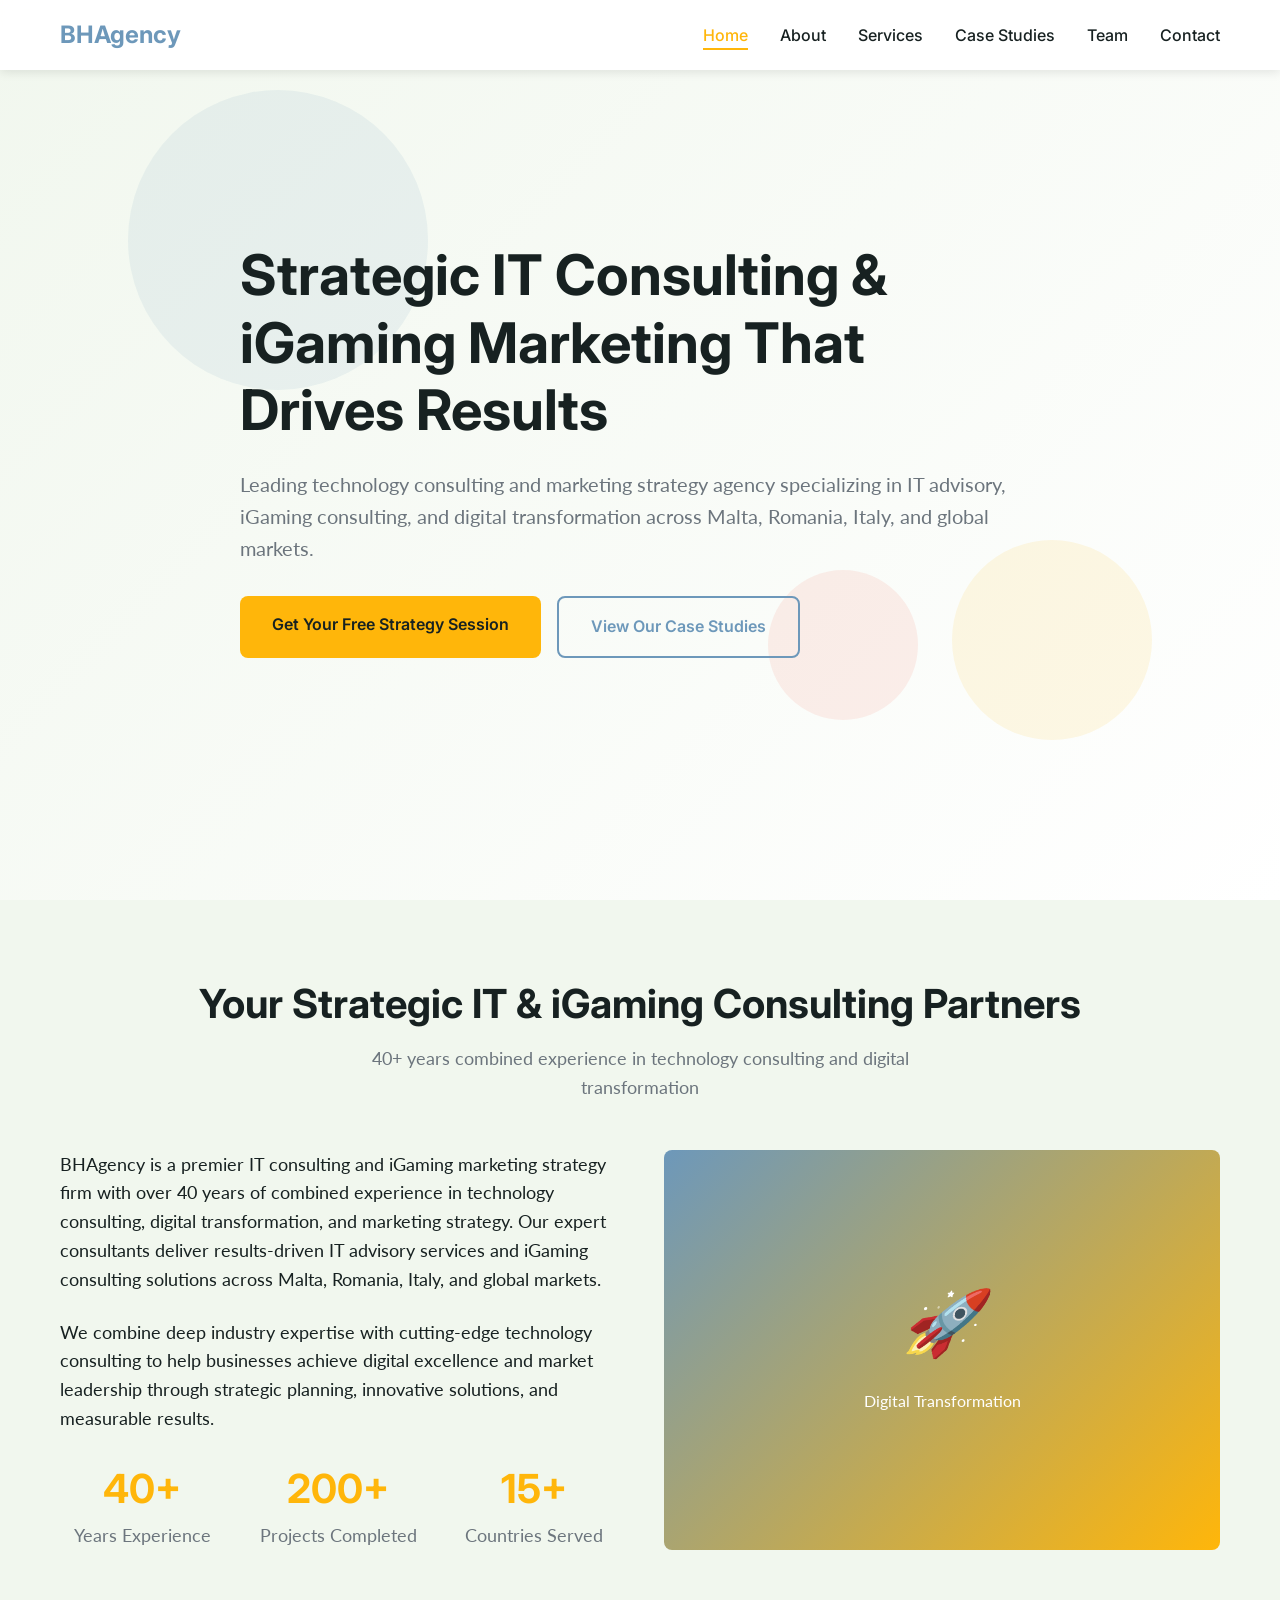
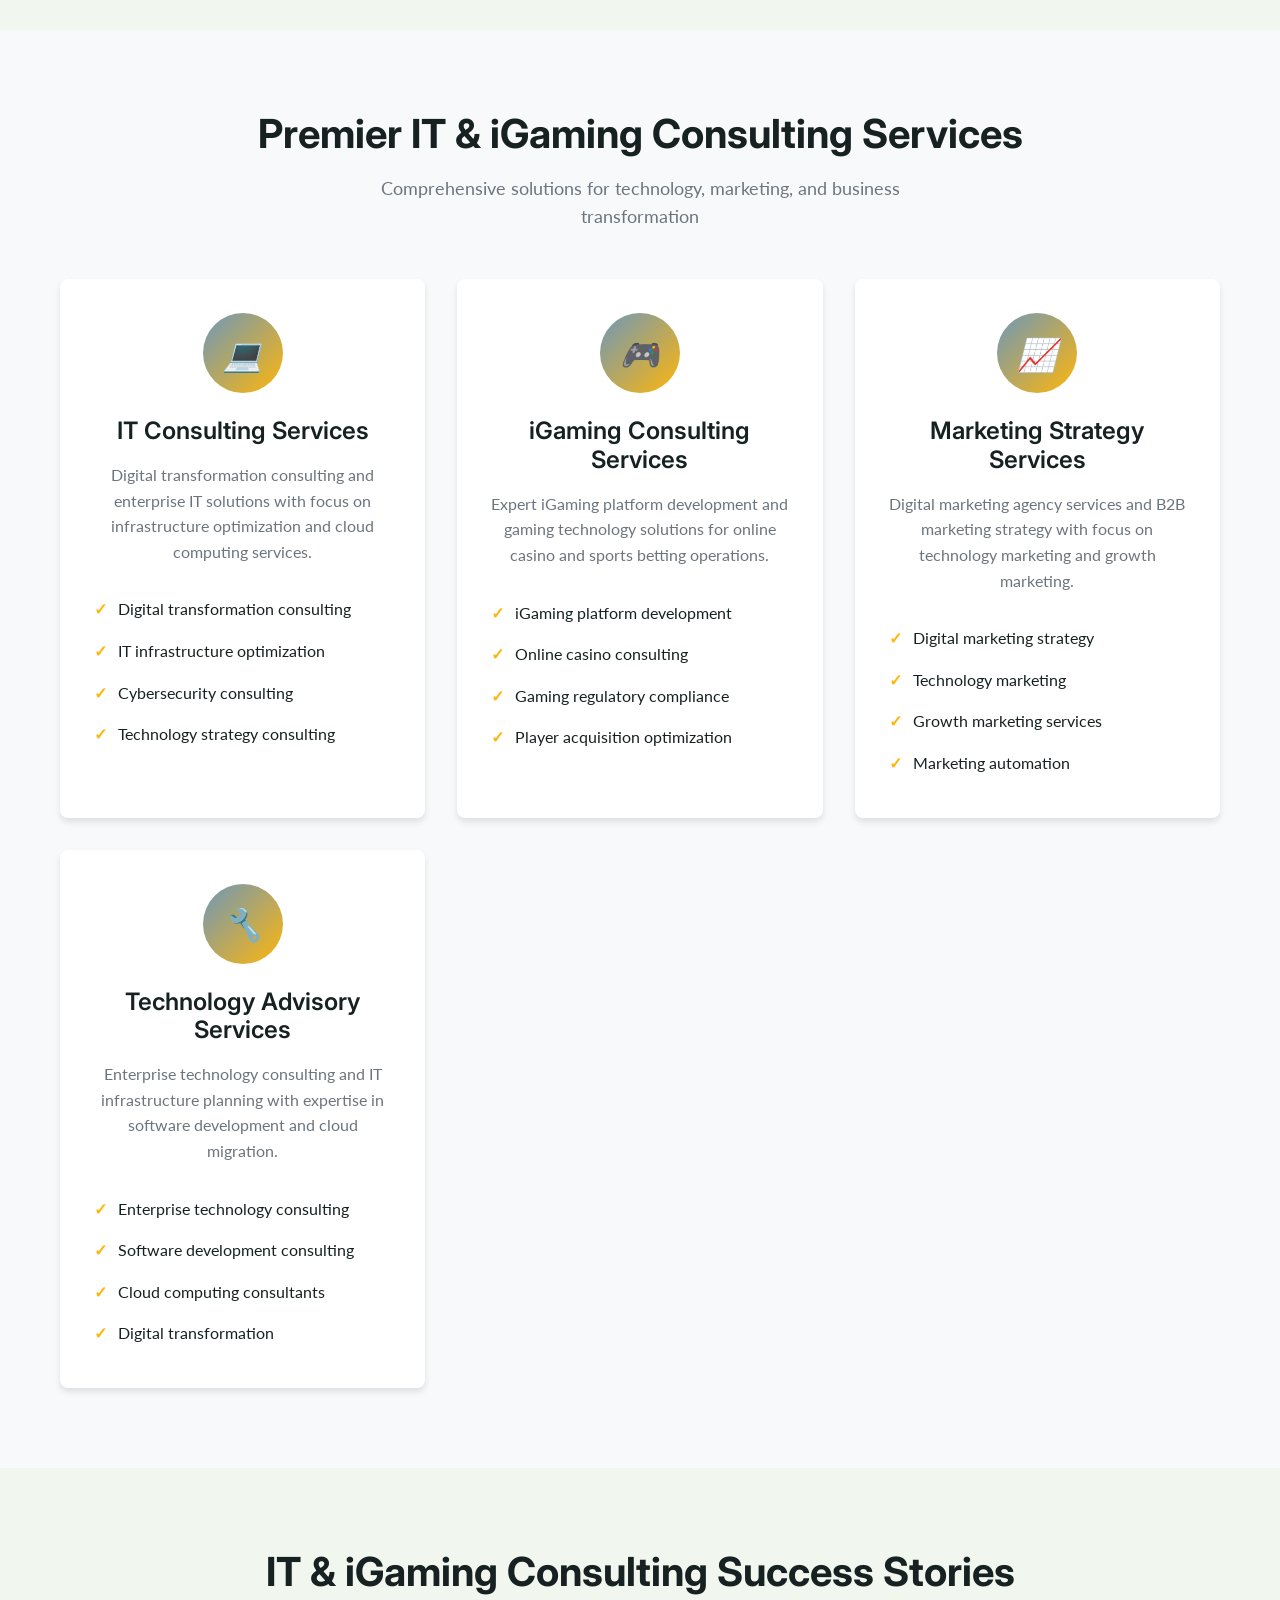
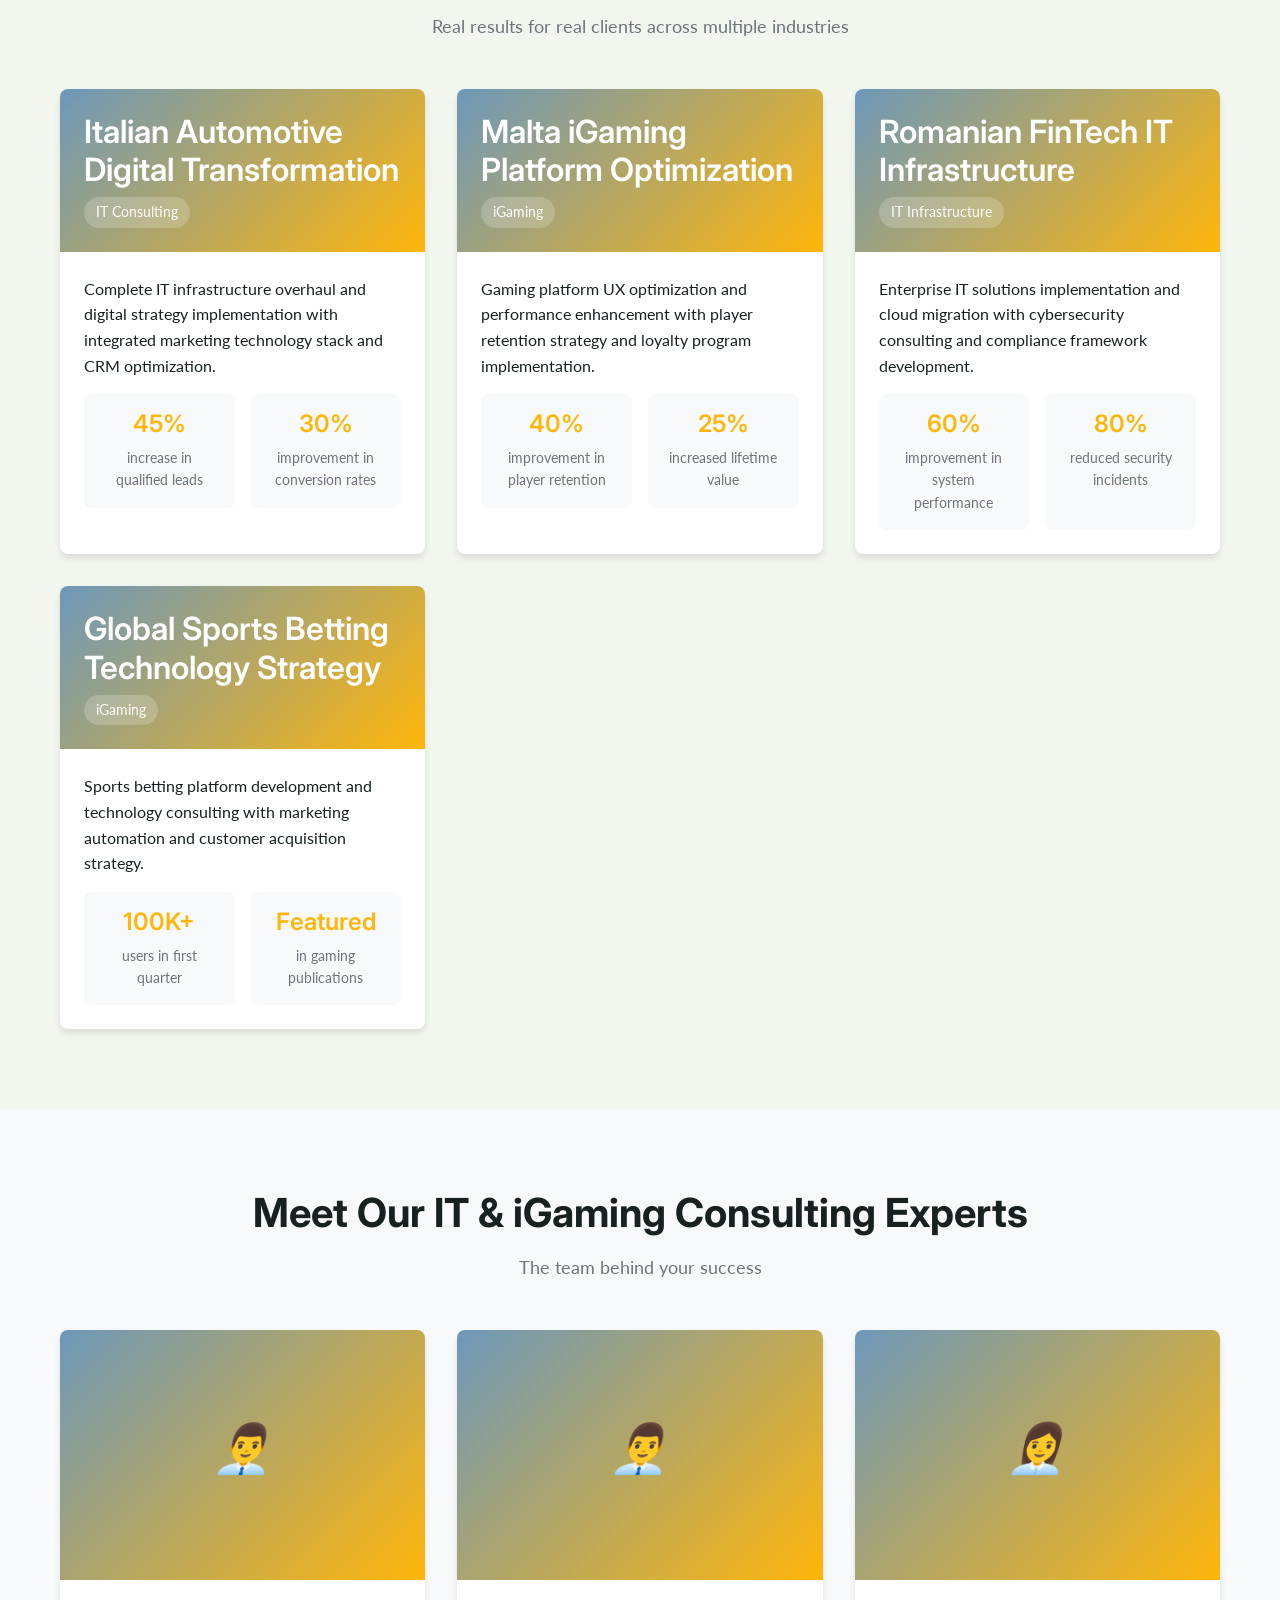
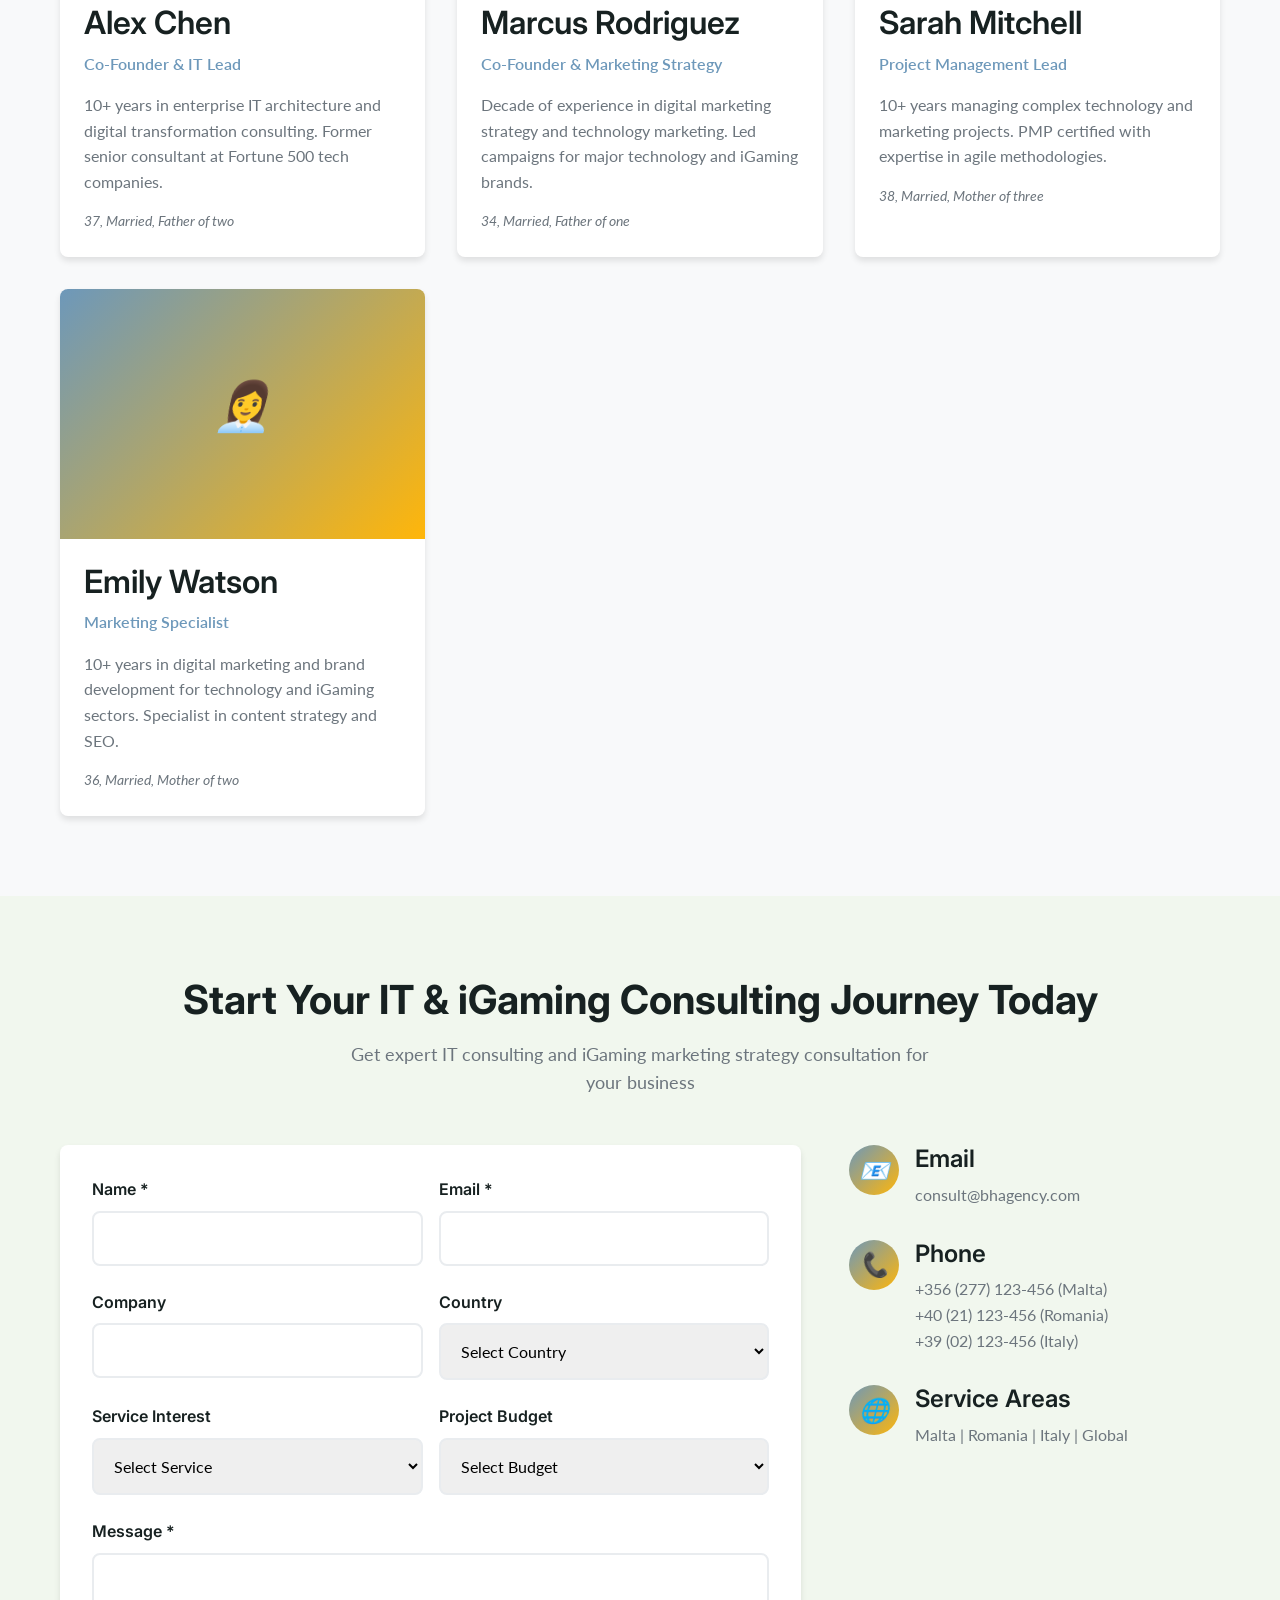
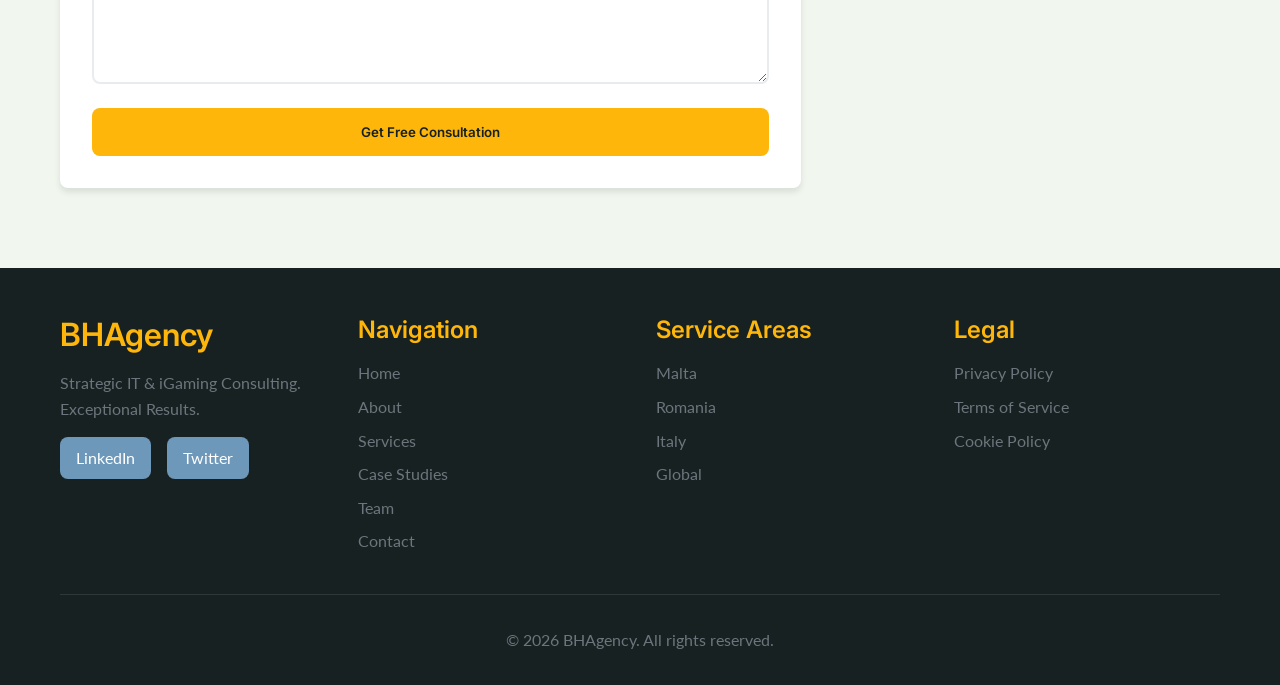
==== index.html @ 6a7f80ec "Add files via upload" ====
<!DOCTYPE html>
<html lang="en">
<head>
    <meta charset="UTF-8">
    <meta name="viewport" content="width=device-width, initial-scale=1.0">
    <title>BHAgency | IT Consulting & iGaming Marketing Strategy Experts</title>
    <meta name="description" content="Premier IT consulting and iGaming marketing strategy agency serving Malta, Romania, Italy, and global markets. Expert technology consulting and digital transformation services.">
    <meta name="keywords" content="IT consulting services, iGaming consulting, technology consulting firm, digital transformation consulting, marketing strategy agency, Malta, Romania, Italy">
    <meta name="author" content="BHAgency">
    <meta name="robots" content="index, follow">
    
    <!-- Open Graph Meta Tags -->
    <meta property="og:title" content="BHAgency | IT Consulting & iGaming Marketing Strategy Experts">
    <meta property="og:description" content="Premier IT consulting and iGaming marketing strategy agency serving Malta, Romania, Italy, and global markets.">
    <meta property="og:type" content="website">
    <meta property="og:url" content="https://bhagency.com">
    
    <!-- Schema.org Structured Data -->
    <script type="application/ld+json">
    {
        "@context": "https://schema.org",
        "@type": "Organization",
        "name": "BHAgency",
        "url": "https://bhagency.com",
        "logo": "https://bhagency.com/logo.png",
        "description": "Premier IT consulting and iGaming marketing strategy agency",
        "address": {
            "@type": "PostalAddress",
            "addressCountry": "MT"
        },
        "contactPoint": {
            "@type": "ContactPoint",
            "telephone": "+356277123456",
            "contactType": "consultation"
        },
        "sameAs": [
            "https://www.linkedin.com/company/bhagency",
            "https://twitter.com/bhagency"
        ]
    }
    </script>
    
    <!-- Preconnect to Google Fonts -->
    <link rel="preconnect" href="https://fonts.googleapis.com">
    <link rel="preconnect" href="https://fonts.gstatic.com" crossorigin>
    
    <!-- Google Fonts -->
    <link href="https://fonts.googleapis.com/css2?family=Inter:wght@400;500;600;700;800&family=Lato:wght@300;400;700&display=swap" rel="stylesheet">
    
    <!-- CSS -->
    <link rel="stylesheet" href="css/styles.css">
    
    <!-- Favicon -->
    <link rel="icon" type="image/x-icon" href="favicon.ico">
</head>
<body>
    <!-- Navigation -->
    <nav class="navbar" id="navbar">
        <div class="nav-container">
            <div class="nav-logo">
                <a href="#home">BHAgency</a>
            </div>
            <ul class="nav-menu">
                <li><a href="#home" class="nav-link">Home</a></li>
                <li><a href="#about" class="nav-link">About</a></li>
                <li><a href="#services" class="nav-link">Services</a></li>
                <li><a href="#case-studies" class="nav-link">Case Studies</a></li>
                <li><a href="#team" class="nav-link">Team</a></li>
                <li><a href="#contact" class="nav-link">Contact</a></li>
            </ul>
            <div class="nav-toggle" id="nav-toggle">
                <span class="bar"></span>
                <span class="bar"></span>
                <span class="bar"></span>
            </div>
        </div>
    </nav>

    <!-- Hero Section -->
    <section id="home" class="hero">
        <div class="hero-background">
            <div class="geometric-shape shape-1"></div>
            <div class="geometric-shape shape-2"></div>
            <div class="geometric-shape shape-3"></div>
        </div>
        <div class="hero-content">
            <div class="hero-text">
                <h1 class="hero-title">Strategic IT Consulting & iGaming Marketing That Drives Results</h1>
                <p class="hero-subtitle">Leading technology consulting and marketing strategy agency specializing in IT advisory, iGaming consulting, and digital transformation across Malta, Romania, Italy, and global markets.</p>
                <div class="hero-cta">
                    <a href="#contact" class="btn btn-primary">Get Your Free Strategy Session</a>
                    <a href="#case-studies" class="btn btn-secondary">View Our Case Studies</a>
                </div>
            </div>
        </div>
    </section>

    <!-- About Section -->
    <section id="about" class="section">
        <div class="container">
            <div class="section-header">
                <h2 class="section-title">Your Strategic IT & iGaming Consulting Partners</h2>
                <p class="section-subtitle">40+ years combined experience in technology consulting and digital transformation</p>
            </div>
            <div class="about-content">
                <div class="about-text">
                    <p>BHAgency is a premier IT consulting and iGaming marketing strategy firm with over 40 years of combined experience in technology consulting, digital transformation, and marketing strategy. Our expert consultants deliver results-driven IT advisory services and iGaming consulting solutions across Malta, Romania, Italy, and global markets.</p>
                    <p>We combine deep industry expertise with cutting-edge technology consulting to help businesses achieve digital excellence and market leadership through strategic planning, innovative solutions, and measurable results.</p>
                    <div class="about-stats">
                        <div class="stat-item">
                            <h3>40+</h3>
                            <p>Years Experience</p>
                        </div>
                        <div class="stat-item">
                            <h3>200+</h3>
                            <p>Projects Completed</p>
                        </div>
                        <div class="stat-item">
                            <h3>15+</h3>
                            <p>Countries Served</p>
                        </div>
                    </div>
                </div>
                <div class="about-image">
                    <div class="image-placeholder">
                        <div class="placeholder-content">
                            <i class="placeholder-icon">🚀</i>
                            <p>Digital Transformation</p>
                        </div>
                    </div>
                </div>
            </div>
        </div>
    </section>

    <!-- Services Section -->
    <section id="services" class="section section-alt">
        <div class="container">
            <div class="section-header">
                <h2 class="section-title">Premier IT & iGaming Consulting Services</h2>
                <p class="section-subtitle">Comprehensive solutions for technology, marketing, and business transformation</p>
            </div>
            <div class="services-grid">
                <div class="service-card">
                    <div class="service-icon">
                        <i class="icon">💻</i>
                    </div>
                    <h3 class="service-title">IT Consulting Services</h3>
                    <p class="service-description">Digital transformation consulting and enterprise IT solutions with focus on infrastructure optimization and cloud computing services.</p>
                    <ul class="service-features">
                        <li>Digital transformation consulting</li>
                        <li>IT infrastructure optimization</li>
                        <li>Cybersecurity consulting</li>
                        <li>Technology strategy consulting</li>
                    </ul>
                </div>

                <div class="service-card">
                    <div class="service-icon">
                        <i class="icon">🎮</i>
                    </div>
                    <h3 class="service-title">iGaming Consulting Services</h3>
                    <p class="service-description">Expert iGaming platform development and gaming technology solutions for online casino and sports betting operations.</p>
                    <ul class="service-features">
                        <li>iGaming platform development</li>
                        <li>Online casino consulting</li>
                        <li>Gaming regulatory compliance</li>
                        <li>Player acquisition optimization</li>
                    </ul>
                </div>

                <div class="service-card">
                    <div class="service-icon">
                        <i class="icon">📈</i>
                    </div>
                    <h3 class="service-title">Marketing Strategy Services</h3>
                    <p class="service-description">Digital marketing agency services and B2B marketing strategy with focus on technology marketing and growth marketing.</p>
                    <ul class="service-features">
                        <li>Digital marketing strategy</li>
                        <li>Technology marketing</li>
                        <li>Growth marketing services</li>
                        <li>Marketing automation</li>
                    </ul>
                </div>

                <div class="service-card">
                    <div class="service-icon">
                        <i class="icon">🔧</i>
                    </div>
                    <h3 class="service-title">Technology Advisory Services</h3>
                    <p class="service-description">Enterprise technology consulting and IT infrastructure planning with expertise in software development and cloud migration.</p>
                    <ul class="service-features">
                        <li>Enterprise technology consulting</li>
                        <li>Software development consulting</li>
                        <li>Cloud computing consultants</li>
                        <li>Digital transformation</li>
                    </ul>
                </div>
            </div>
        </div>
    </section>

    <!-- Case Studies Section -->
    <section id="case-studies" class="section">
        <div class="container">
            <div class="section-header">
                <h2 class="section-title">IT & iGaming Consulting Success Stories</h2>
                <p class="section-subtitle">Real results for real clients across multiple industries</p>
            </div>
            <div class="case-studies-container">
                <div class="case-study-card">
                    <div class="case-study-header">
                        <h3>Italian Automotive Digital Transformation</h3>
                        <span class="case-study-category">IT Consulting</span>
                    </div>
                    <div class="case-study-content">
                        <p>Complete IT infrastructure overhaul and digital strategy implementation with integrated marketing technology stack and CRM optimization.</p>
                        <div class="case-study-results">
                            <div class="result-item">
                                <h4>45%</h4>
                                <p>increase in qualified leads</p>
                            </div>
                            <div class="result-item">
                                <h4>30%</h4>
                                <p>improvement in conversion rates</p>
                            </div>
                        </div>
                    </div>
                </div>

                <div class="case-study-card">
                    <div class="case-study-header">
                        <h3>Malta iGaming Platform Optimization</h3>
                        <span class="case-study-category">iGaming</span>
                    </div>
                    <div class="case-study-content">
                        <p>Gaming platform UX optimization and performance enhancement with player retention strategy and loyalty program implementation.</p>
                        <div class="case-study-results">
                            <div class="result-item">
                                <h4>40%</h4>
                                <p>improvement in player retention</p>
                            </div>
                            <div class="result-item">
                                <h4>25%</h4>
                                <p>increased lifetime value</p>
                            </div>
                        </div>
                    </div>
                </div>

                <div class="case-study-card">
                    <div class="case-study-header">
                        <h3>Romanian FinTech IT Infrastructure</h3>
                        <span class="case-study-category">IT Infrastructure</span>
                    </div>
                    <div class="case-study-content">
                        <p>Enterprise IT solutions implementation and cloud migration with cybersecurity consulting and compliance framework development.</p>
                        <div class="case-study-results">
                            <div class="result-item">
                                <h4>60%</h4>
                                <p>improvement in system performance</p>
                            </div>
                            <div class="result-item">
                                <h4>80%</h4>
                                <p>reduced security incidents</p>
                            </div>
                        </div>
                    </div>
                </div>

                <div class="case-study-card">
                    <div class="case-study-header">
                        <h3>Global Sports Betting Technology Strategy</h3>
                        <span class="case-study-category">iGaming</span>
                    </div>
                    <div class="case-study-content">
                        <p>Sports betting platform development and technology consulting with marketing automation and customer acquisition strategy.</p>
                        <div class="case-study-results">
                            <div class="result-item">
                                <h4>100K+</h4>
                                <p>users in first quarter</p>
                            </div>
                            <div class="result-item">
                                <h4>Featured</h4>
                                <p>in gaming publications</p>
                            </div>
                        </div>
                    </div>
                </div>
            </div>
        </div>
    </section>

    <!-- Team Section -->
    <section id="team" class="section section-alt">
        <div class="container">
            <div class="section-header">
                <h2 class="section-title">Meet Our IT & iGaming Consulting Experts</h2>
                <p class="section-subtitle">The team behind your success</p>
            </div>
            <div class="team-grid">
                <div class="team-member">
                    <div class="member-photo">
                        <div class="photo-placeholder">
                            <i class="placeholder-icon">👨‍💼</i>
                        </div>
                    </div>
                    <div class="member-info">
                        <h3 class="member-name">Alex Chen</h3>
                        <p class="member-role">Co-Founder & IT Lead</p>
                        <p class="member-bio">10+ years in enterprise IT architecture and digital transformation consulting. Former senior consultant at Fortune 500 tech companies.</p>
                        <div class="member-details">
                            <span>37, Married, Father of two</span>
                        </div>
                    </div>
                </div>

                <div class="team-member">
                    <div class="member-photo">
                        <div class="photo-placeholder">
                            <i class="placeholder-icon">👨‍💼</i>
                        </div>
                    </div>
                    <div class="member-info">
                        <h3 class="member-name">Marcus Rodriguez</h3>
                        <p class="member-role">Co-Founder & Marketing Strategy</p>
                        <p class="member-bio">Decade of experience in digital marketing strategy and technology marketing. Led campaigns for major technology and iGaming brands.</p>
                        <div class="member-details">
                            <span>34, Married, Father of one</span>
                        </div>
                    </div>
                </div>

                <div class="team-member">
                    <div class="member-photo">
                        <div class="photo-placeholder">
                            <i class="placeholder-icon">👩‍💼</i>
                        </div>
                    </div>
                    <div class="member-info">
                        <h3 class="member-name">Sarah Mitchell</h3>
                        <p class="member-role">Project Management Lead</p>
                        <p class="member-bio">10+ years managing complex technology and marketing projects. PMP certified with expertise in agile methodologies.</p>
                        <div class="member-details">
                            <span>38, Married, Mother of three</span>
                        </div>
                    </div>
                </div>

                <div class="team-member">
                    <div class="member-photo">
                        <div class="photo-placeholder">
                            <i class="placeholder-icon">👩‍💼</i>
                        </div>
                    </div>
                    <div class="member-info">
                        <h3 class="member-name">Emily Watson</h3>
                        <p class="member-role">Marketing Specialist</p>
                        <p class="member-bio">10+ years in digital marketing and brand development for technology and iGaming sectors. Specialist in content strategy and SEO.</p>
                        <div class="member-details">
                            <span>36, Married, Mother of two</span>
                        </div>
                    </div>
                </div>
            </div>
        </div>
    </section>

    <!-- Contact Section -->
    <section id="contact" class="section">
        <div class="container">
            <div class="section-header">
                <h2 class="section-title">Start Your IT & iGaming Consulting Journey Today</h2>
                <p class="section-subtitle">Get expert IT consulting and iGaming marketing strategy consultation for your business</p>
            </div>
            <div class="contact-content">
                <div class="contact-form-container">
                    <form class="contact-form" id="contactForm">
                        <div class="form-row">
                            <div class="form-group">
                                <label for="name">Name *</label>
                                <input type="text" id="name" name="name" required>
                            </div>
                            <div class="form-group">
                                <label for="email">Email *</label>
                                <input type="email" id="email" name="email" required>
                            </div>
                        </div>
                        <div class="form-row">
                            <div class="form-group">
                                <label for="company">Company</label>
                                <input type="text" id="company" name="company">
                            </div>
                            <div class="form-group">
                                <label for="country">Country</label>
                                <select id="country" name="country">
                                    <option value="">Select Country</option>
                                    <option value="malta">Malta</option>
                                    <option value="romania">Romania</option>
                                    <option value="italy">Italy</option>
                                    <option value="other">Other</option>
                                </select>
                            </div>
                        </div>
                        <div class="form-row">
                            <div class="form-group">
                                <label for="service">Service Interest</label>
                                <select id="service" name="service">
                                    <option value="">Select Service</option>
                                    <option value="it-consulting">IT Consulting</option>
                                    <option value="igaming-consulting">iGaming Consulting</option>
                                    <option value="marketing-strategy">Marketing Strategy</option>
                                    <option value="technology-advisory">Technology Advisory</option>
                                    <option value="multiple">Multiple Services</option>
                                </select>
                            </div>
                            <div class="form-group">
                                <label for="budget">Project Budget</label>
                                <select id="budget" name="budget">
                                    <option value="">Select Budget</option>
                                    <option value="under-10k">Under €10K</option>
                                    <option value="10k-50k">€10K-€50K</option>
                                    <option value="50k-100k">€50K-€100K</option>
                                    <option value="100k+">€100K+</option>
                                </select>
                            </div>
                        </div>
                        <div class="form-group">
                            <label for="message">Message *</label>
                            <textarea id="message" name="message" rows="5" required></textarea>
                        </div>
                        <button type="submit" class="btn btn-primary btn-full">Get Free Consultation</button>
                    </form>
                    <div class="form-success" id="formSuccess" style="display: none;">
                        <h3>Thank you for your inquiry!</h3>
                        <p>We'll get back to you within 24 hours to schedule your free consultation.</p>
                    </div>
                </div>
                <div class="contact-info">
                    <div class="contact-item">
                        <div class="contact-icon">
                            <i class="icon">📧</i>
                        </div>
                        <div class="contact-details">
                            <h4>Email</h4>
                            <p>consult@bhagency.com</p>
                        </div>
                    </div>
                    <div class="contact-item">
                        <div class="contact-icon">
                            <i class="icon">📞</i>
                        </div>
                        <div class="contact-details">
                            <h4>Phone</h4>
                            <p>+356 (277) 123-456 (Malta)</p>
                            <p>+40 (21) 123-456 (Romania)</p>
                            <p>+39 (02) 123-456 (Italy)</p>
                        </div>
                    </div>
                    <div class="contact-item">
                        <div class="contact-icon">
                            <i class="icon">🌐</i>
                        </div>
                        <div class="contact-details">
                            <h4>Service Areas</h4>
                            <p>Malta | Romania | Italy | Global</p>
                        </div>
                    </div>
                </div>
            </div>
        </div>
    </section>

    <!-- Footer -->
    <footer class="footer">
        <div class="container">
            <div class="footer-content">
                <div class="footer-section">
                    <h3>BHAgency</h3>
                    <p>Strategic IT & iGaming Consulting. Exceptional Results.</p>
                    <div class="social-links">
                        <a href="#" class="social-link">LinkedIn</a>
                        <a href="#" class="social-link">Twitter</a>
                    </div>
                </div>
                <div class="footer-section">
                    <h4>Navigation</h4>
                    <ul>
                        <li><a href="#home">Home</a></li>
                        <li><a href="#about">About</a></li>
                        <li><a href="#services">Services</a></li>
                        <li><a href="#case-studies">Case Studies</a></li>
                        <li><a href="#team">Team</a></li>
                        <li><a href="#contact">Contact</a></li>
                    </ul>
                </div>
                <div class="footer-section">
                    <h4>Service Areas</h4>
                    <ul>
                        <li><a href="#">Malta</a></li>
                        <li><a href="#">Romania</a></li>
                        <li><a href="#">Italy</a></li>
                        <li><a href="#">Global</a></li>
                    </ul>
                </div>
                <div class="footer-section">
                    <h4>Legal</h4>
                    <ul>
                        <li><a href="#">Privacy Policy</a></li>
                        <li><a href="#">Terms of Service</a></li>
                        <li><a href="#">Cookie Policy</a></li>
                    </ul>
                </div>
            </div>
            <div class="footer-bottom">
                <p>&copy; 2026 BHAgency. All rights reserved.</p>
            </div>
        </div>
    </footer>

    <!-- JavaScript -->
    <script src="js/script.js"></script>
</body>
</html>
---- css/styles.css ----
/* BHAgency CSS - SEO Optimized Responsive Design */

/* CSS Variables for Brand Colors */
:root {
    --primary-blue: #6D98BA;
    --accent-yellow: #FFB60A;
    --accent-coral: #EE6352;
    --text-black: #172121;
    --background-white: #F1F7EE;
    --white: #FFFFFF;
    --gray-light: #f8f9fa;
    --gray-medium: #6c757d;
    --gray-dark: #343a40;
    
    --font-primary: 'Inter', sans-serif;
    --font-secondary: 'Lato', sans-serif;
    
    --border-radius: 8px;
    --box-shadow: 0 4px 6px rgba(0, 0, 0, 0.1);
    --transition: all 0.3s ease;
}

/* Reset and Base Styles */
* {
    margin: 0;
    padding: 0;
    box-sizing: border-box;
}

html {
    scroll-behavior: smooth;
    font-size: 16px;
}

body {
    font-family: var(--font-secondary);
    line-height: 1.6;
    color: var(--text-black);
    background-color: var(--background-white);
    overflow-x: hidden;
}

/* Typography */
h1, h2, h3, h4, h5, h6 {
    font-family: var(--font-primary);
    font-weight: 600;
    line-height: 1.2;
    margin-bottom: 1rem;
}

h1 { font-size: 3rem; }
h2 { font-size: 2.5rem; }
h3 { font-size: 2rem; }
h4 { font-size: 1.5rem; }
h5 { font-size: 1.25rem; }
h6 { font-size: 1rem; }

p {
    margin-bottom: 1rem;
}

a {
    color: var(--primary-blue);
    text-decoration: none;
    transition: var(--transition);
}

a:hover {
    color: var(--accent-yellow);
    text-decoration: underline;
}

/* Container */
.container {
    max-width: 1200px;
    margin: 0 auto;
    padding: 0 20px;
}

/* Navigation */
.navbar {
    position: fixed;
    top: 0;
    width: 100%;
    background: rgba(255, 255, 255, 0.95);
    backdrop-filter: blur(10px);
    z-index: 1000;
    padding: 1rem 0;
    box-shadow: 0 2px 10px rgba(0, 0, 0, 0.1);
    transition: var(--transition);
}

.navbar.scrolled {
    padding: 0.5rem 0;
    background: rgba(255, 255, 255, 0.98);
}

.nav-container {
    max-width: 1200px;
    margin: 0 auto;
    padding: 0 20px;
    display: flex;
    justify-content: space-between;
    align-items: center;
}

.nav-logo a {
    font-family: var(--font-primary);
    font-size: 1.5rem;
    font-weight: 700;
    color: var(--primary-blue);
    text-decoration: none;
}

.nav-menu {
    display: flex;
    list-style: none;
    gap: 2rem;
}

.nav-link {
    font-family: var(--font-primary);
    font-weight: 500;
    color: var(--text-black);
    text-decoration: none;
    transition: var(--transition);
    position: relative;
}

.nav-link:hover {
    color: var(--accent-yellow);
}

.nav-link::after {
    content: '';
    position: absolute;
    bottom: -5px;
    left: 0;
    width: 0;
    height: 2px;
    background: var(--accent-yellow);
    transition: var(--transition);
}

.nav-link:hover::after {
    width: 100%;
}

.nav-toggle {
    display: none;
    flex-direction: column;
    cursor: pointer;
}

.bar {
    width: 25px;
    height: 3px;
    background-color: var(--text-black);
    margin: 3px 0;
    transition: var(--transition);
}

/* Hero Section */
.hero {
    min-height: 100vh;
    display: flex;
    align-items: center;
    position: relative;
    background: linear-gradient(135deg, var(--background-white) 0%, var(--white) 100%);
    overflow: hidden;
}

.hero-background {
    position: absolute;
    top: 0;
    left: 0;
    width: 100%;
    height: 100%;
    z-index: 1;
}

.geometric-shape {
    position: absolute;
    border-radius: 50%;
    opacity: 0.1;
    animation: float 6s ease-in-out infinite;
}

.shape-1 {
    width: 300px;
    height: 300px;
    background: var(--primary-blue);
    top: 10%;
    left: 10%;
    animation-delay: 0s;
}

.shape-2 {
    width: 200px;
    height: 200px;
    background: var(--accent-yellow);
    top: 60%;
    right: 10%;
    animation-delay: 2s;
}

.shape-3 {
    width: 150px;
    height: 150px;
    background: var(--accent-coral);
    bottom: 20%;
    left: 60%;
    animation-delay: 4s;
}

@keyframes float {
    0%, 100% { transform: translateY(0px); }
    50% { transform: translateY(-20px); }
}

.hero-content {
    position: relative;
    z-index: 2;
    max-width: 1200px;
    margin: 0 auto;
    padding: 0 20px;
}

.hero-text {
    max-width: 800px;
}

.hero-title {
    font-size: 3.5rem;
    font-weight: 700;
    color: var(--text-black);
    margin-bottom: 1.5rem;
    line-height: 1.2;
}

.hero-subtitle {
    font-size: 1.25rem;
    color: var(--gray-medium);
    margin-bottom: 2rem;
    font-family: var(--font-secondary);
}

.hero-cta {
    display: flex;
    gap: 1rem;
    flex-wrap: wrap;
}

/* Buttons */
.btn {
    display: inline-block;
    padding: 1rem 2rem;
    border: none;
    border-radius: var(--border-radius);
    font-family: var(--font-primary);
    font-weight: 600;
    text-decoration: none;
    text-align: center;
    cursor: pointer;
    transition: var(--transition);
    position: relative;
    overflow: hidden;
}

.btn-primary {
    background: var(--accent-yellow);
    color: var(--text-black);
}

.btn-primary:hover {
    background: #e5a508;
    transform: translateY(-2px);
    box-shadow: 0 8px 25px rgba(255, 182, 10, 0.3);
}

.btn-secondary {
    background: transparent;
    color: var(--primary-blue);
    border: 2px solid var(--primary-blue);
}

.btn-secondary:hover {
    background: var(--primary-blue);
    color: var(--white);
    transform: translateY(-2px);
}

.btn-full {
    width: 100%;
}

/* Sections */
.section {
    padding: 5rem 0;
}

.section-alt {
    background: var(--gray-light);
}

.section-header {
    text-align: center;
    margin-bottom: 3rem;
}

.section-title {
    font-size: 2.5rem;
    font-weight: 700;
    color: var(--text-black);
    margin-bottom: 1rem;
}

.section-subtitle {
    font-size: 1.125rem;
    color: var(--gray-medium);
    max-width: 600px;
    margin: 0 auto;
}

/* About Section */
.about-content {
    display: grid;
    grid-template-columns: 1fr 1fr;
    gap: 3rem;
    align-items: center;
}

.about-text p {
    margin-bottom: 1.5rem;
    font-size: 1.125rem;
}

.about-stats {
    display: grid;
    grid-template-columns: repeat(3, 1fr);
    gap: 2rem;
    margin-top: 2rem;
}

.stat-item {
    text-align: center;
}

.stat-item h3 {
    font-size: 2.5rem;
    font-weight: 700;
    color: var(--accent-yellow);
    margin-bottom: 0.5rem;
}

.stat-item p {
    color: var(--gray-medium);
    margin: 0;
}

.image-placeholder {
    width: 100%;
    height: 400px;
    background: linear-gradient(135deg, var(--primary-blue), var(--accent-yellow));
    border-radius: var(--border-radius);
    display: flex;
    align-items: center;
    justify-content: center;
    position: relative;
    overflow: hidden;
}

.placeholder-content {
    text-align: center;
    color: var(--white);
}

.placeholder-icon {
    font-size: 4rem;
    margin-bottom: 1rem;
    display: block;
}

/* Services Section */
.services-grid {
    display: grid;
    grid-template-columns: repeat(auto-fit, minmax(300px, 1fr));
    gap: 2rem;
}

.service-card {
    background: var(--white);
    padding: 2rem;
    border-radius: var(--border-radius);
    box-shadow: var(--box-shadow);
    text-align: center;
    transition: var(--transition);
    border: 2px solid transparent;
}

.service-card:hover {
    transform: translateY(-5px);
    box-shadow: 0 8px 25px rgba(0, 0, 0, 0.15);
    border-color: var(--accent-yellow);
}

.service-icon {
    width: 80px;
    height: 80px;
    margin: 0 auto 1.5rem;
    background: linear-gradient(135deg, var(--primary-blue), var(--accent-yellow));
    border-radius: 50%;
    display: flex;
    align-items: center;
    justify-content: center;
}

.service-icon .icon {
    font-size: 2rem;
}

.service-title {
    font-size: 1.5rem;
    font-weight: 600;
    color: var(--text-black);
    margin-bottom: 1rem;
}

.service-description {
    color: var(--gray-medium);
    margin-bottom: 1.5rem;
}

.service-features {
    list-style: none;
    text-align: left;
}

.service-features li {
    padding: 0.5rem 0;
    color: var(--text-black);
    position: relative;
    padding-left: 1.5rem;
}

.service-features li::before {
    content: '✓';
    position: absolute;
    left: 0;
    color: var(--accent-yellow);
    font-weight: bold;
}

/* Case Studies Section */
.case-studies-container {
    display: grid;
    grid-template-columns: repeat(auto-fit, minmax(350px, 1fr));
    gap: 2rem;
}

.case-study-card {
    background: var(--white);
    border-radius: var(--border-radius);
    overflow: hidden;
    box-shadow: var(--box-shadow);
    transition: var(--transition);
}

.case-study-card:hover {
    transform: translateY(-5px);
    box-shadow: 0 8px 25px rgba(0, 0, 0, 0.15);
}

.case-study-header {
    padding: 1.5rem;
    background: linear-gradient(135deg, var(--primary-blue), var(--accent-yellow));
    color: var(--white);
}

.case-study-header h3 {
    color: var(--white);
    margin: 0 0 0.5rem 0;
}

.case-study-category {
    background: rgba(255, 255, 255, 0.2);
    padding: 0.25rem 0.75rem;
    border-radius: 20px;
    font-size: 0.875rem;
    display: inline-block;
}

.case-study-content {
    padding: 1.5rem;
}

.case-study-results {
    display: grid;
    grid-template-columns: 1fr 1fr;
    gap: 1rem;
    margin-top: 1rem;
}

.result-item {
    text-align: center;
    padding: 1rem;
    background: var(--gray-light);
    border-radius: var(--border-radius);
}

.result-item h4 {
    color: var(--accent-yellow);
    font-size: 1.5rem;
    margin: 0 0 0.5rem 0;
}

.result-item p {
    margin: 0;
    font-size: 0.875rem;
    color: var(--gray-medium);
}

/* Team Section */
.team-grid {
    display: grid;
    grid-template-columns: repeat(auto-fit, minmax(300px, 1fr));
    gap: 2rem;
}

.team-member {
    background: var(--white);
    border-radius: var(--border-radius);
    overflow: hidden;
    box-shadow: var(--box-shadow);
    transition: var(--transition);
}

.team-member:hover {
    transform: translateY(-5px);
    box-shadow: 0 8px 25px rgba(0, 0, 0, 0.15);
}

.member-photo {
    height: 250px;
    background: linear-gradient(135deg, var(--primary-blue), var(--accent-yellow));
    display: flex;
    align-items: center;
    justify-content: center;
}

.photo-placeholder {
    text-align: center;
    color: var(--white);
}

.photo-placeholder .placeholder-icon {
    font-size: 3rem;
}

.member-info {
    padding: 1.5rem;
}

.member-name {
    color: var(--text-black);
    margin: 0 0 0.5rem 0;
}

.member-role {
    color: var(--primary-blue);
    font-weight: 600;
    margin: 0 0 1rem 0;
}

.member-bio {
    color: var(--gray-medium);
    margin-bottom: 1rem;
}

.member-details {
    font-size: 0.875rem;
    color: var(--gray-medium);
    font-style: italic;
}

/* Contact Section */
.contact-content {
    display: grid;
    grid-template-columns: 2fr 1fr;
    gap: 3rem;
}

.contact-form-container {
    background: var(--white);
    padding: 2rem;
    border-radius: var(--border-radius);
    box-shadow: var(--box-shadow);
}

.contact-form {
    display: grid;
    gap: 1.5rem;
}

.form-row {
    display: grid;
    grid-template-columns: 1fr 1fr;
    gap: 1rem;
}

.form-group {
    display: flex;
    flex-direction: column;
}

.form-group label {
    font-family: var(--font-primary);
    font-weight: 600;
    margin-bottom: 0.5rem;
    color: var(--text-black);
}

.form-group input,
.form-group select,
.form-group textarea {
    padding: 1rem;
    border: 2px solid #e9ecef;
    border-radius: var(--border-radius);
    font-family: var(--font-secondary);
    font-size: 1rem;
    transition: var(--transition);
}

.form-group input:focus,
.form-group select:focus,
.form-group textarea:focus {
    outline: none;
    border-color: var(--primary-blue);
    box-shadow: 0 0 0 3px rgba(109, 152, 186, 0.1);
}

.form-success {
    text-align: center;
    padding: 2rem;
    background: #d4edda;
    border-radius: var(--border-radius);
    color: #155724;
}

.form-success h3 {
    color: #155724;
    margin-bottom: 1rem;
}

.contact-info {
    display: flex;
    flex-direction: column;
    gap: 2rem;
}

.contact-item {
    display: flex;
    align-items: flex-start;
    gap: 1rem;
}

.contact-icon {
    width: 50px;
    height: 50px;
    background: linear-gradient(135deg, var(--primary-blue), var(--accent-yellow));
    border-radius: 50%;
    display: flex;
    align-items: center;
    justify-content: center;
    flex-shrink: 0;
}

.contact-icon .icon {
    font-size: 1.5rem;
    color: var(--white);
}

.contact-details h4 {
    color: var(--text-black);
    margin: 0 0 0.5rem 0;
}

.contact-details p {
    color: var(--gray-medium);
    margin: 0;
}

/* Footer */
.footer {
    background: var(--text-black);
    color: var(--white);
    padding: 3rem 0 1rem;
}

.footer-content {
    display: grid;
    grid-template-columns: repeat(auto-fit, minmax(250px, 1fr));
    gap: 2rem;
    margin-bottom: 2rem;
}

.footer-section h3,
.footer-section h4 {
    color: var(--accent-yellow);
    margin-bottom: 1rem;
}

.footer-section p {
    color: var(--gray-medium);
    margin-bottom: 1rem;
}

.footer-section ul {
    list-style: none;
}

.footer-section ul li {
    margin-bottom: 0.5rem;
}

.footer-section ul li a {
    color: var(--gray-medium);
    transition: var(--transition);
}

.footer-section ul li a:hover {
    color: var(--accent-yellow);
}

.social-links {
    display: flex;
    gap: 1rem;
}

.social-link {
    background: var(--primary-blue);
    color: var(--white);
    padding: 0.5rem 1rem;
    border-radius: var(--border-radius);
    text-decoration: none;
    transition: var(--transition);
}

.social-link:hover {
    background: var(--accent-yellow);
    color: var(--text-black);
}

.footer-bottom {
    text-align: center;
    padding-top: 2rem;
    border-top: 1px solid rgba(255, 255, 255, 0.1);
    color: var(--gray-medium);
}

/* Responsive Design */
@media (max-width: 768px) {
    .nav-menu {
        position: fixed;
        left: -100%;
        top: 70px;
        flex-direction: column;
        background-color: var(--white);
        width: 100%;
        text-align: center;
        transition: 0.3s;
        box-shadow: var(--box-shadow);
        padding: 2rem 0;
    }

    .nav-menu.active {
        left: 0;
    }

    .nav-toggle {
        display: flex;
    }

    .nav-toggle.active .bar:nth-child(2) {
        opacity: 0;
    }

    .nav-toggle.active .bar:nth-child(1) {
        transform: translateY(8px) rotate(45deg);
    }

    .nav-toggle.active .bar:nth-child(3) {
        transform: translateY(-8px) rotate(-45deg);
    }

    .hero-title {
        font-size: 2.5rem;
    }

    .hero-subtitle {
        font-size: 1rem;
    }

    .hero-cta {
        flex-direction: column;
        align-items: center;
    }

    .btn {
        width: 100%;
        max-width: 300px;
    }

    .about-content {
        grid-template-columns: 1fr;
        gap: 2rem;
    }

    .about-stats {
        grid-template-columns: 1fr;
        gap: 1rem;
    }

    .services-grid {
        grid-template-columns: 1fr;
    }

    .case-studies-container {
        grid-template-columns: 1fr;
    }

    .team-grid {
        grid-template-columns: 1fr;
    }

    .contact-content {
        grid-template-columns: 1fr;
        gap: 2rem;
    }

    .form-row {
        grid-template-columns: 1fr;
    }

    .footer-content {
        grid-template-columns: 1fr;
        text-align: center;
    }

    .social-links {
        justify-content: center;
    }
}

@media (max-width: 480px) {
    .container {
        padding: 0 15px;
    }

    .section {
        padding: 3rem 0;
    }

    .hero-title {
        font-size: 2rem;
    }

    .section-title {
        font-size: 2rem;
    }

    .service-card,
    .contact-form-container {
        padding: 1.5rem;
    }
}

/* Accessibility */
@media (prefers-reduced-motion: reduce) {
    * {
        animation-duration: 0.01ms !important;
        animation-iteration-count: 1 !important;
        transition-duration: 0.01ms !important;
    }
}

/* Print Styles */
@media print {
    .navbar,
    .hero-cta,
    .contact-form,
    .footer {
        display: none;
    }

    .hero {
        min-height: auto;
        padding: 2rem 0;
    }

    .section {
        padding: 2rem 0;
    }
}
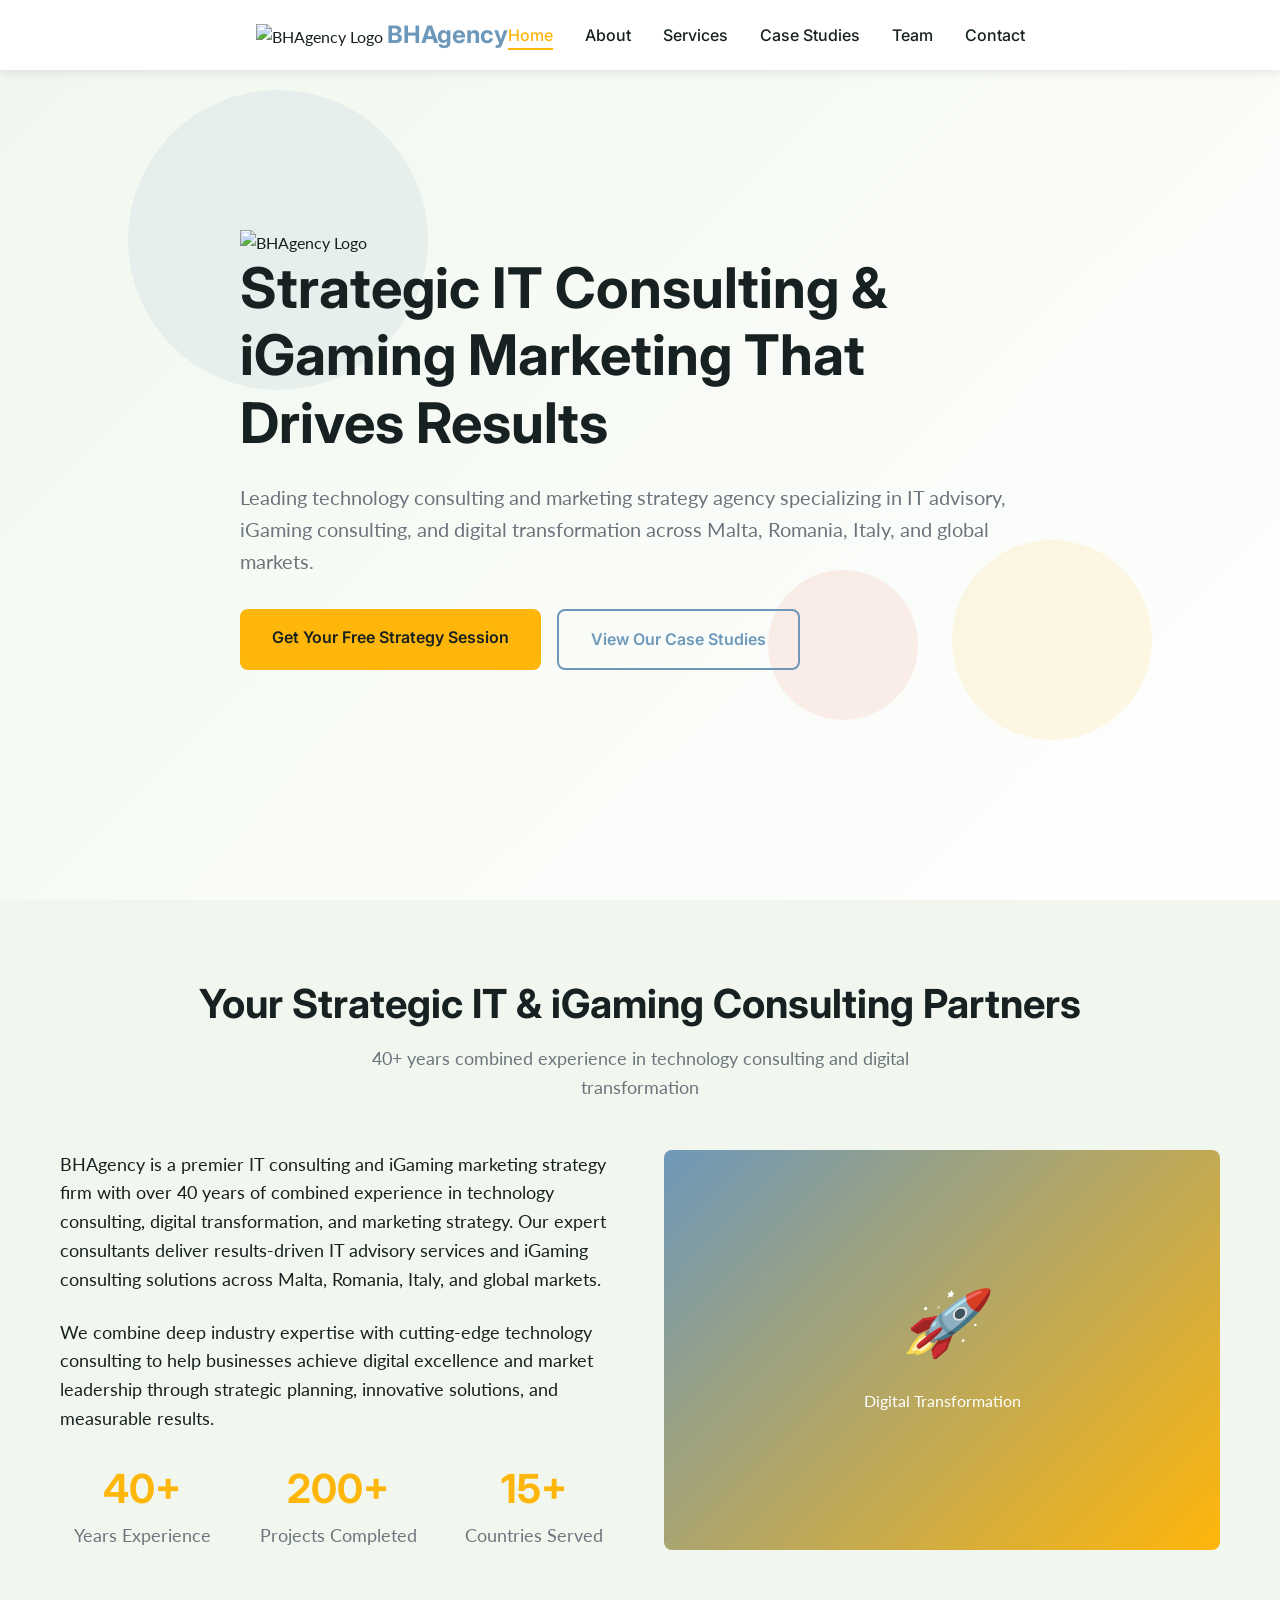
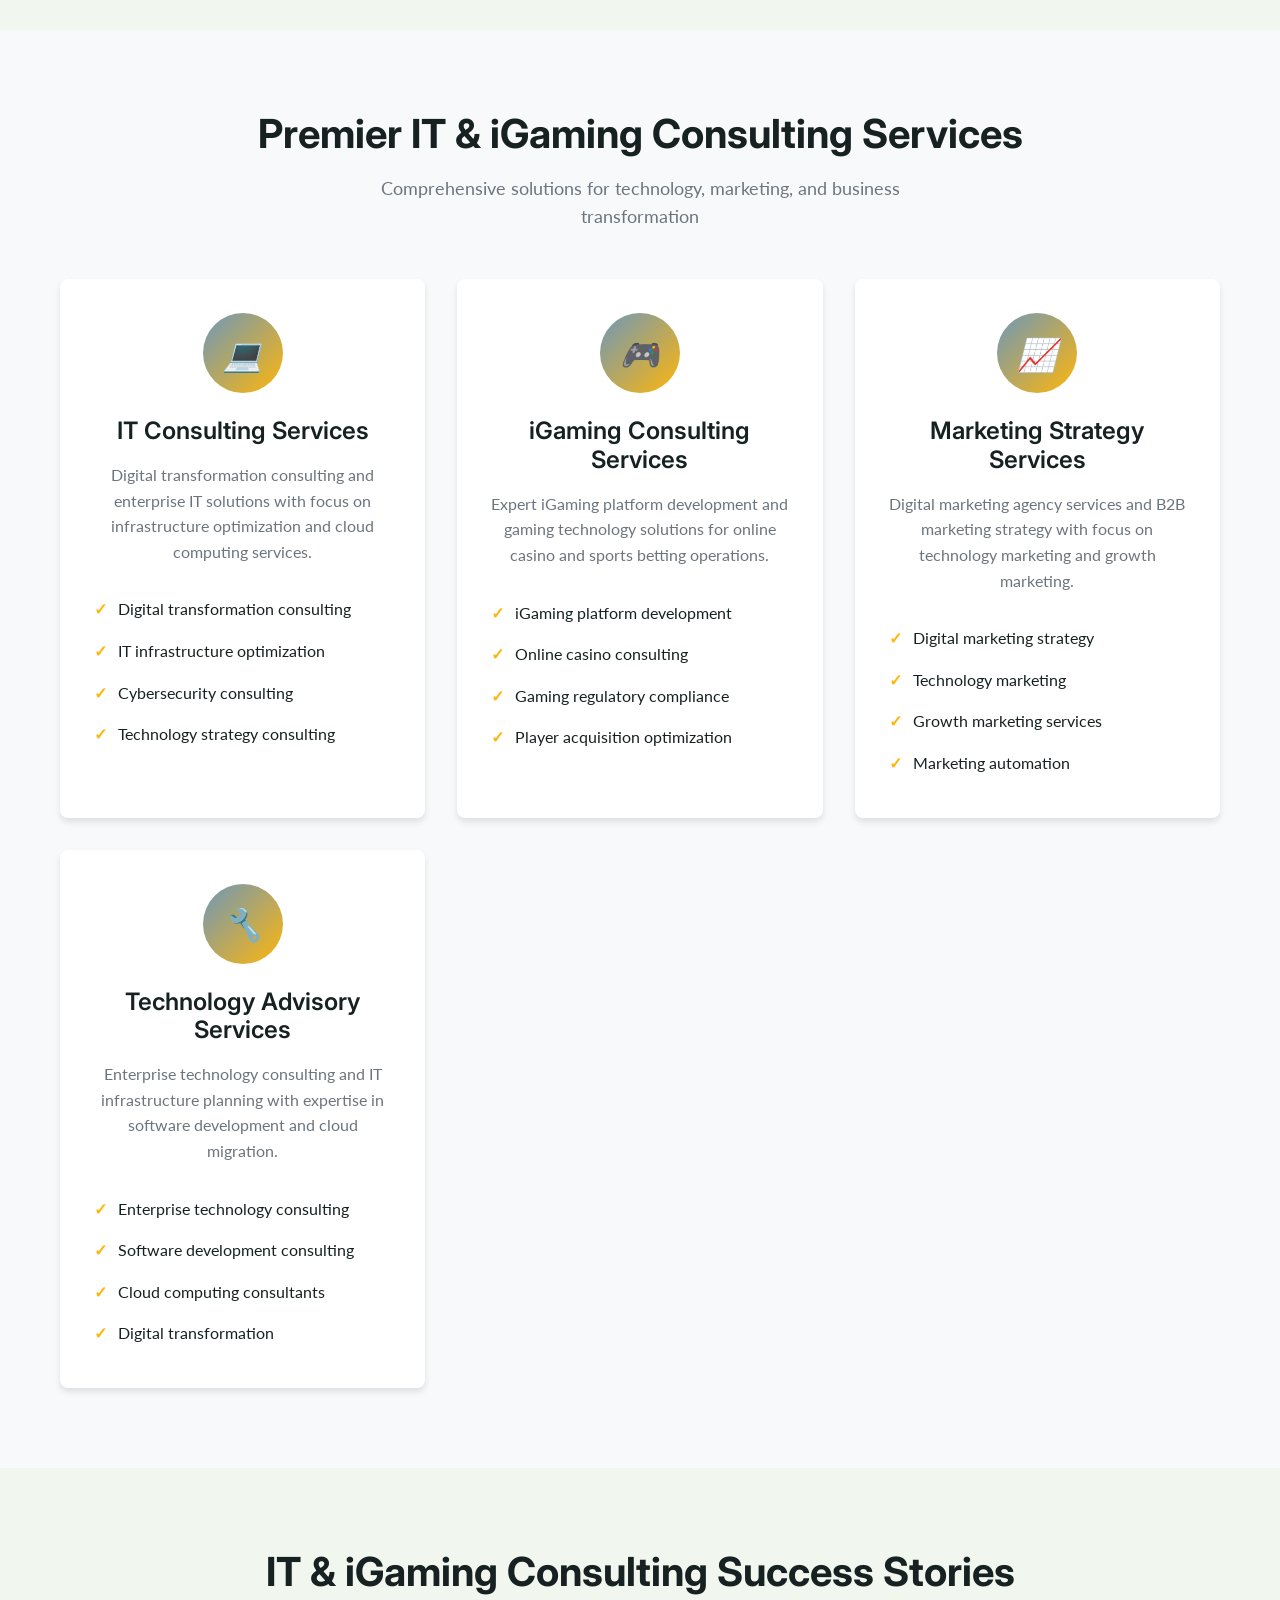
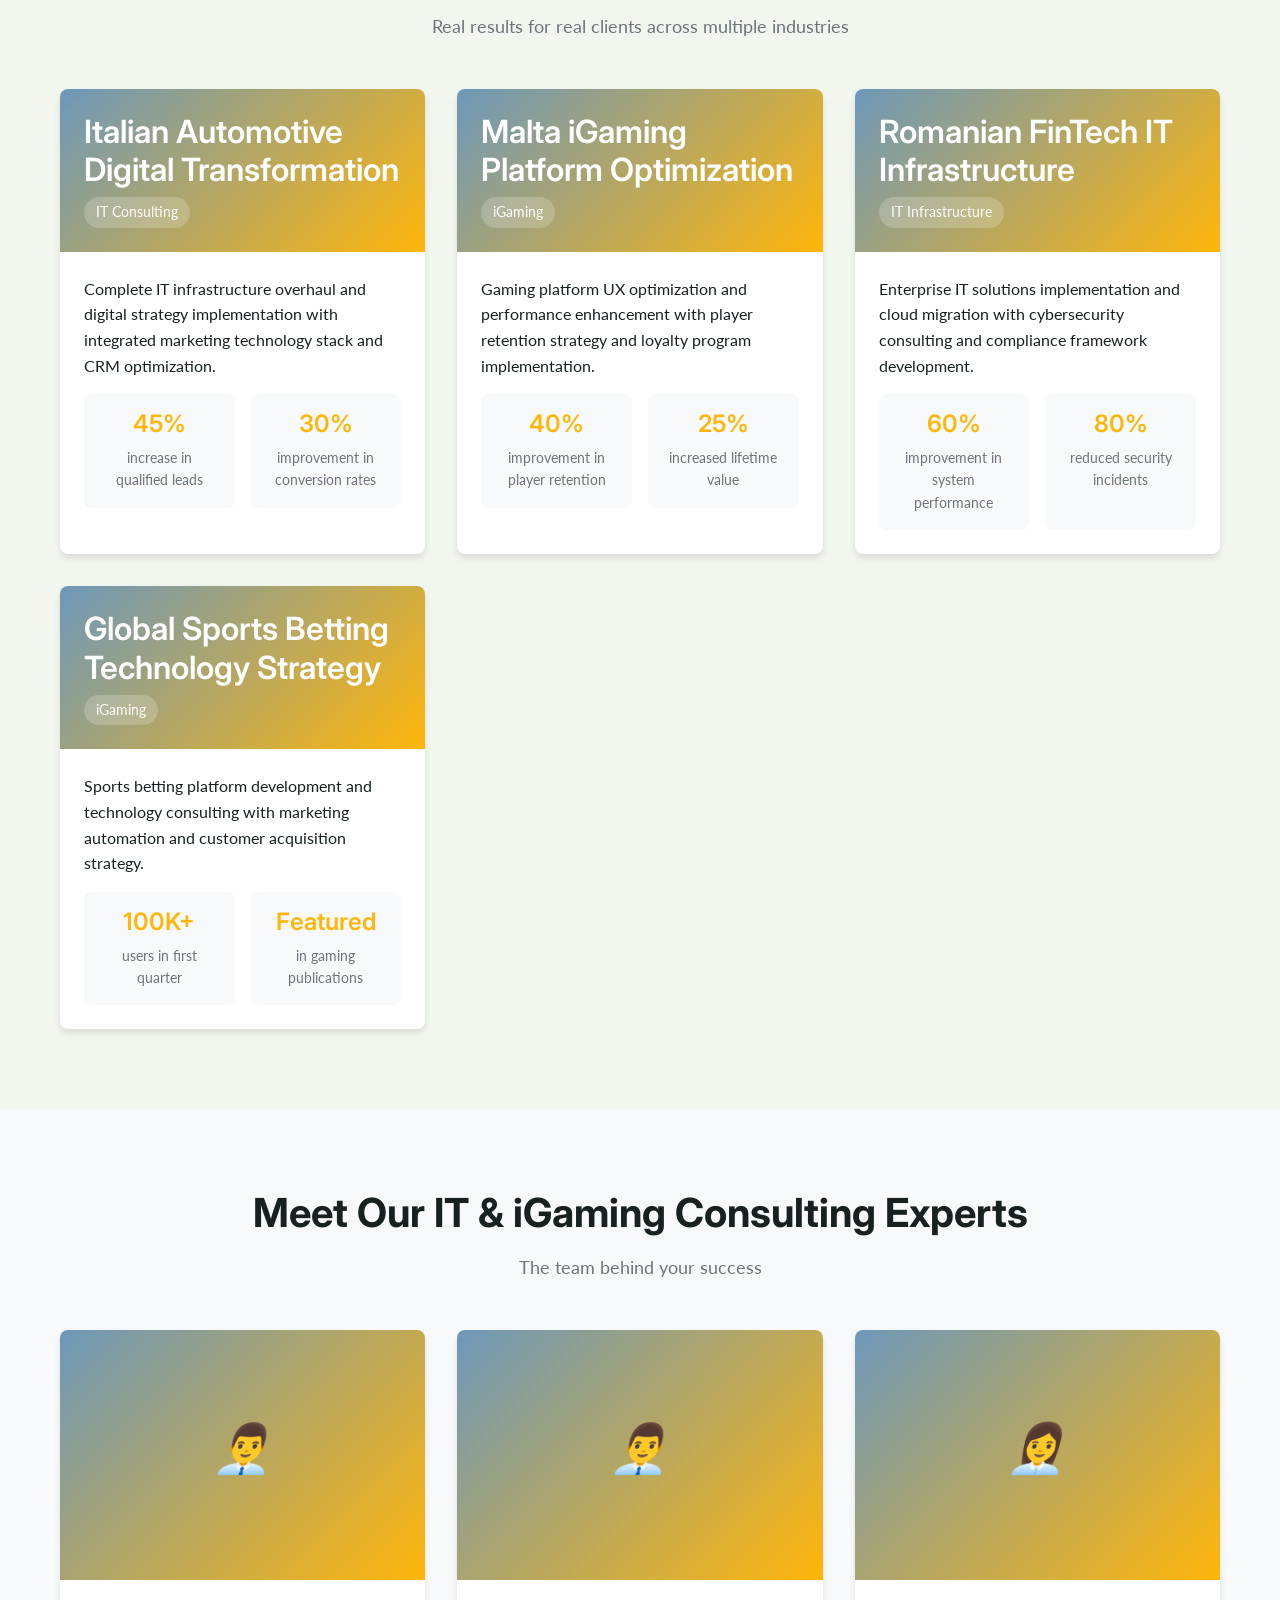
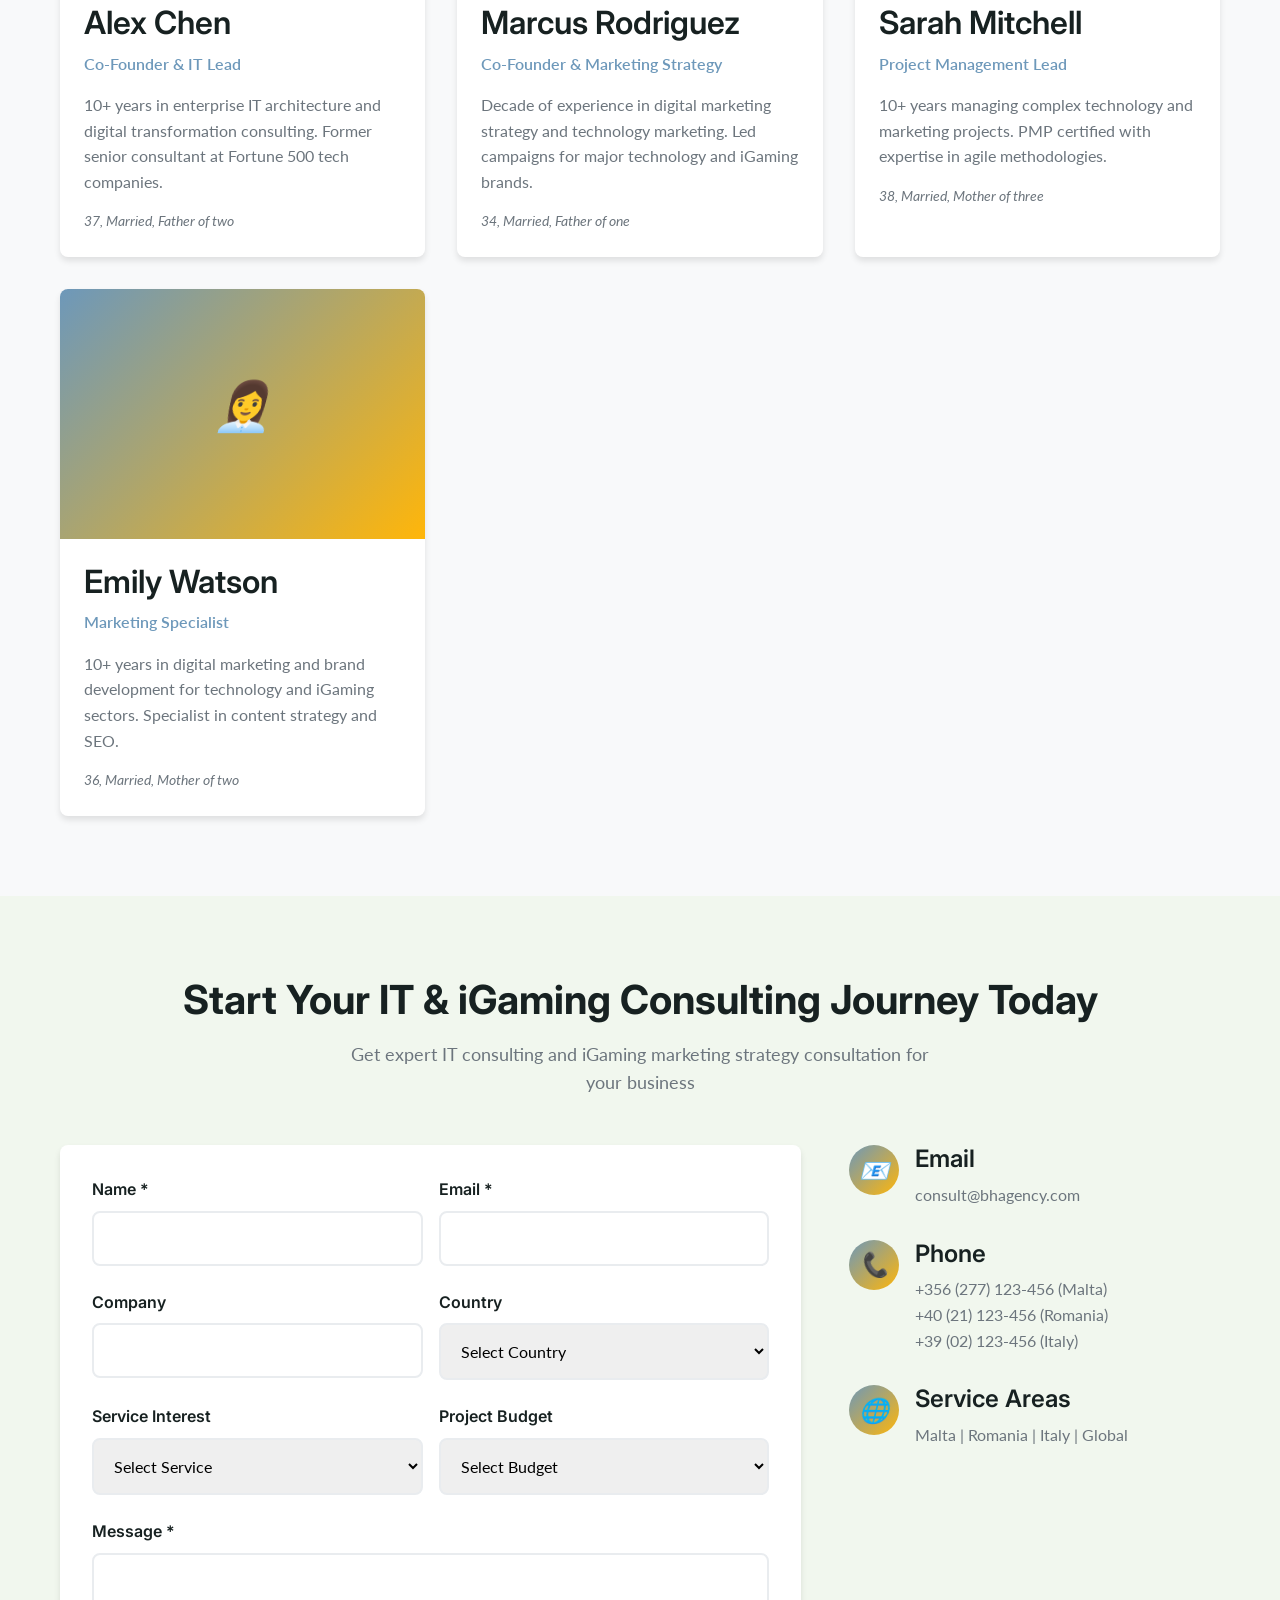
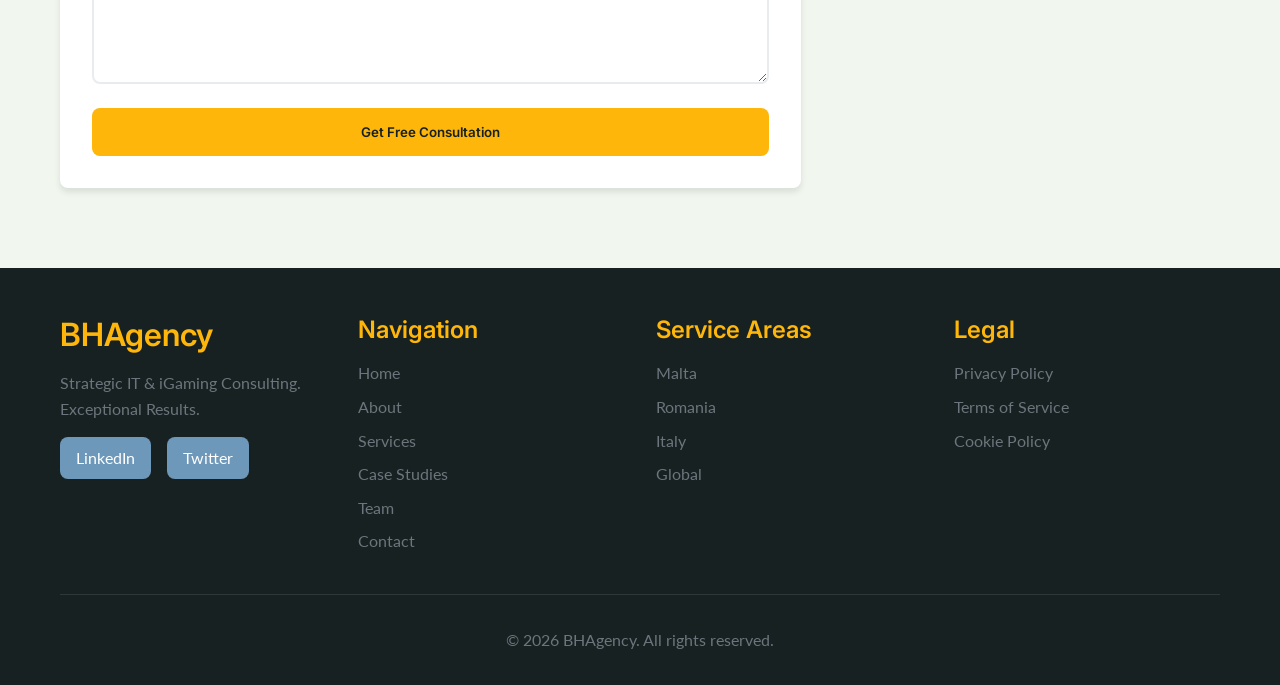
==== commit 74037cf6: "a" ====
--- a/index.html
+++ b/index.html
@@ -57,9 +57,11 @@
     <!-- Navigation -->
     <nav class="navbar" id="navbar">
         <div class="nav-container">
-            <div class="nav-logo">
-                <a href="#home">BHAgency</a>
-            </div>
+            <div class="nav-container">
+                <div class="nav-logo">
+                    <img src="assets/images/logo.png" alt="BHAgency Logo" class="nav-logo-img">
+                    <a href="#home">BHAgency</a>
+                </div>
             <ul class="nav-menu">
                 <li><a href="#home" class="nav-link">Home</a></li>
                 <li><a href="#about" class="nav-link">About</a></li>
@@ -84,6 +86,9 @@
             <div class="geometric-shape shape-3"></div>
         </div>
         <div class="hero-content">
+            <div class="hero-logo">
+                <img src="assets/images/logo.png" alt="BHAgency Logo" class="hero-logo-img">
+            </div>
             <div class="hero-text">
                 <h1 class="hero-title">Strategic IT Consulting & iGaming Marketing That Drives Results</h1>
                 <p class="hero-subtitle">Leading technology consulting and marketing strategy agency specializing in IT advisory, iGaming consulting, and digital transformation across Malta, Romania, Italy, and global markets.</p>
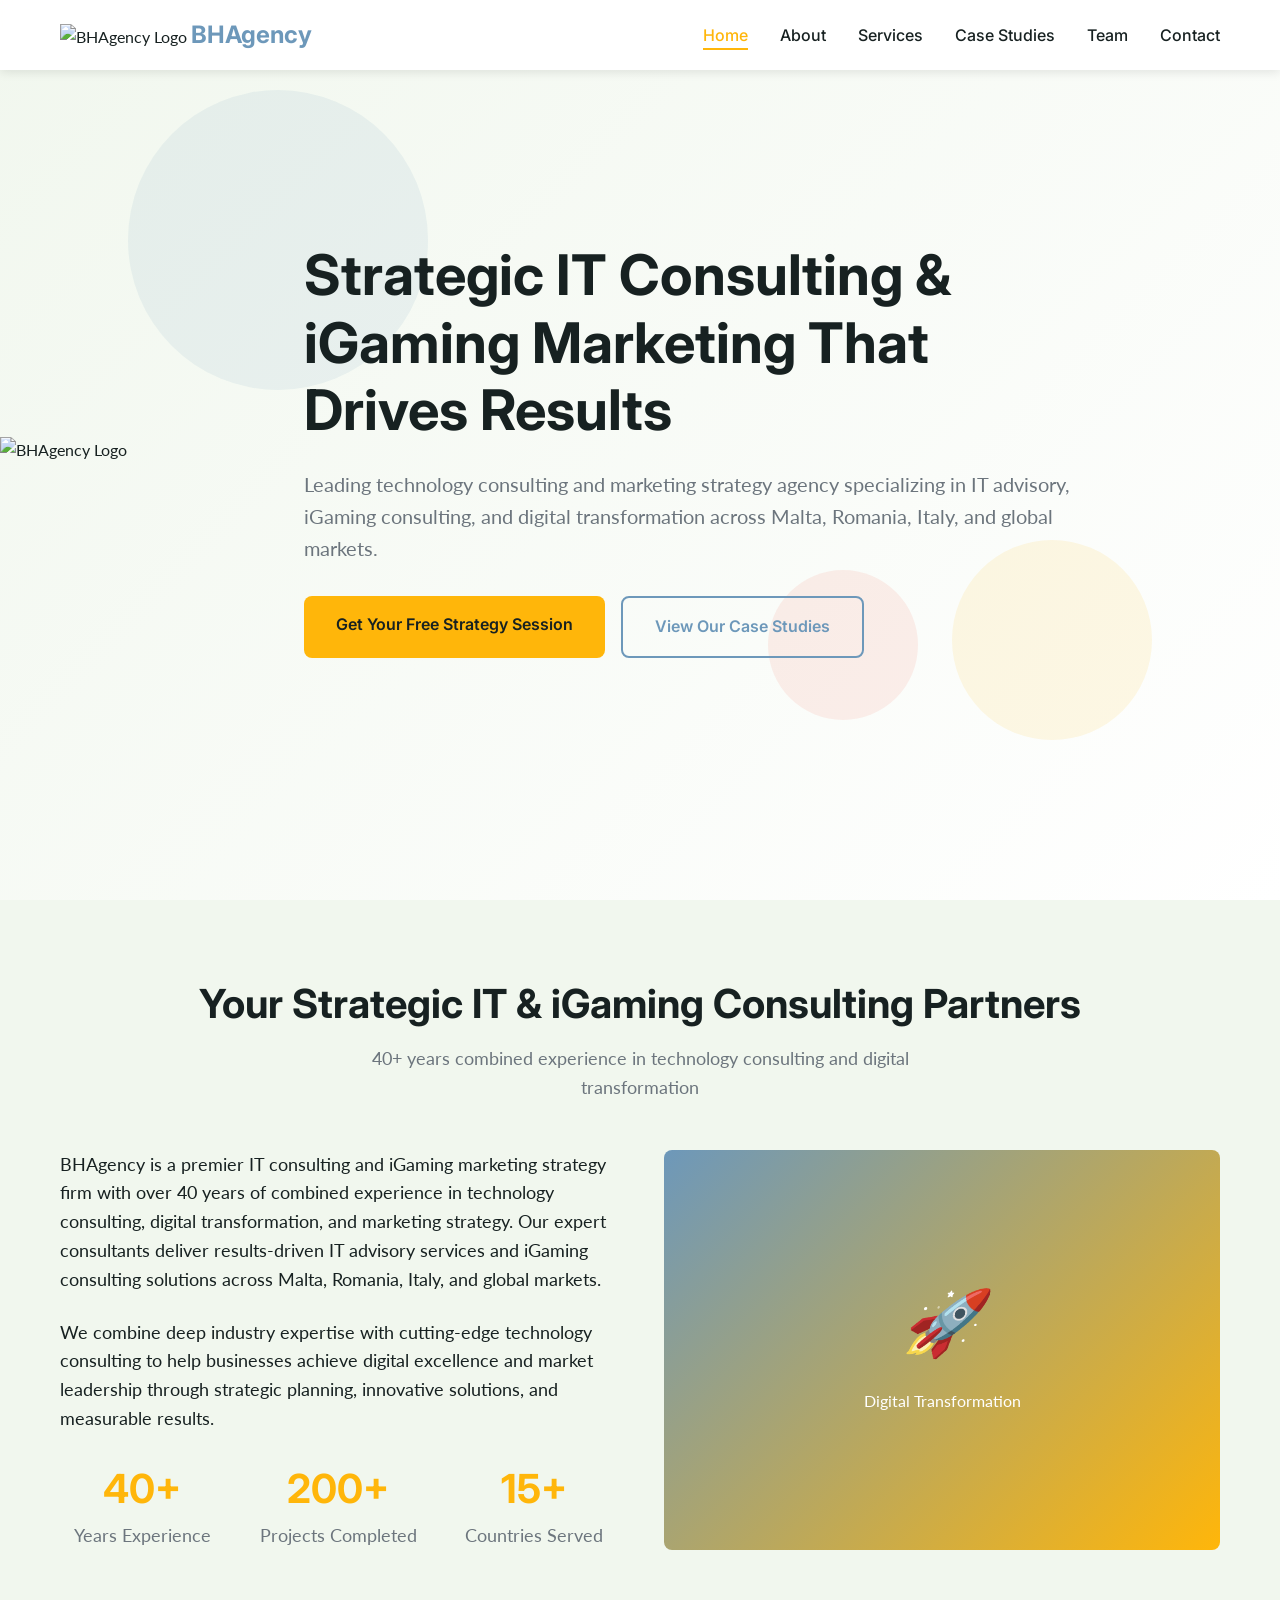
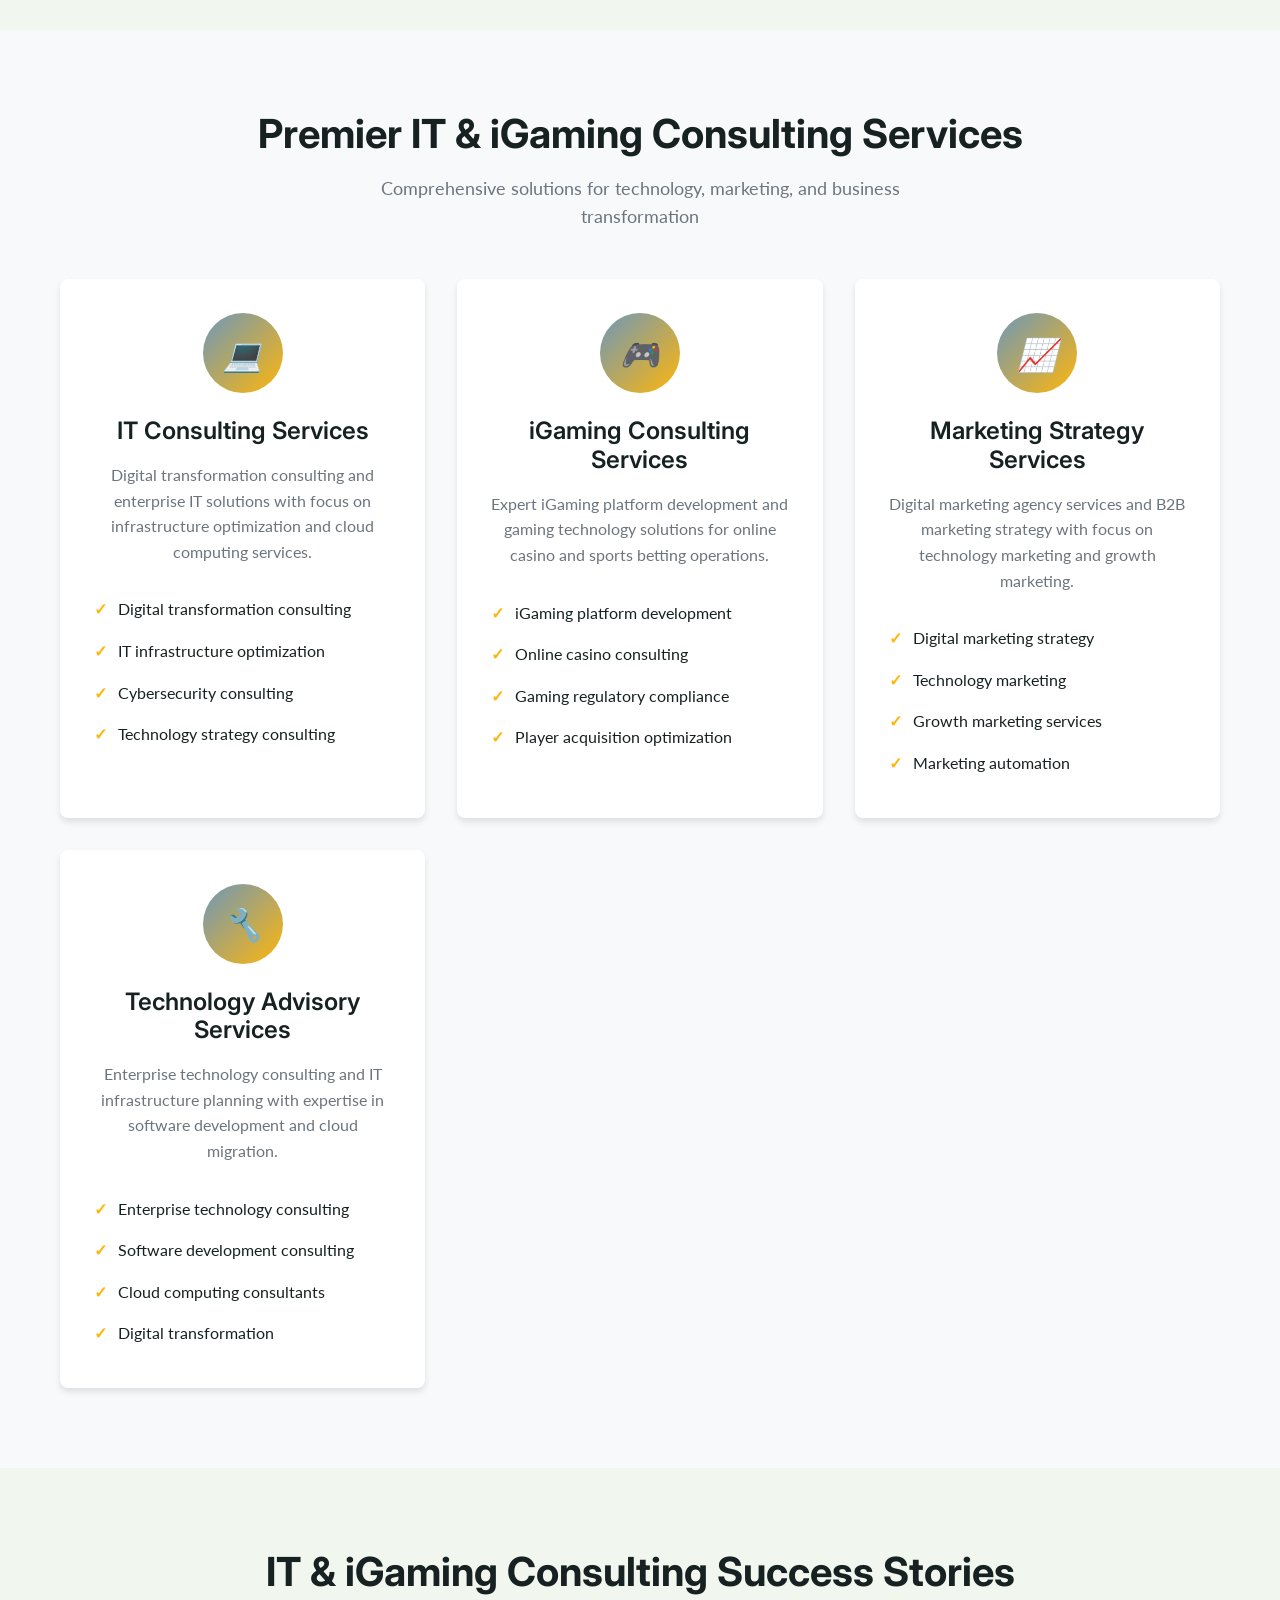
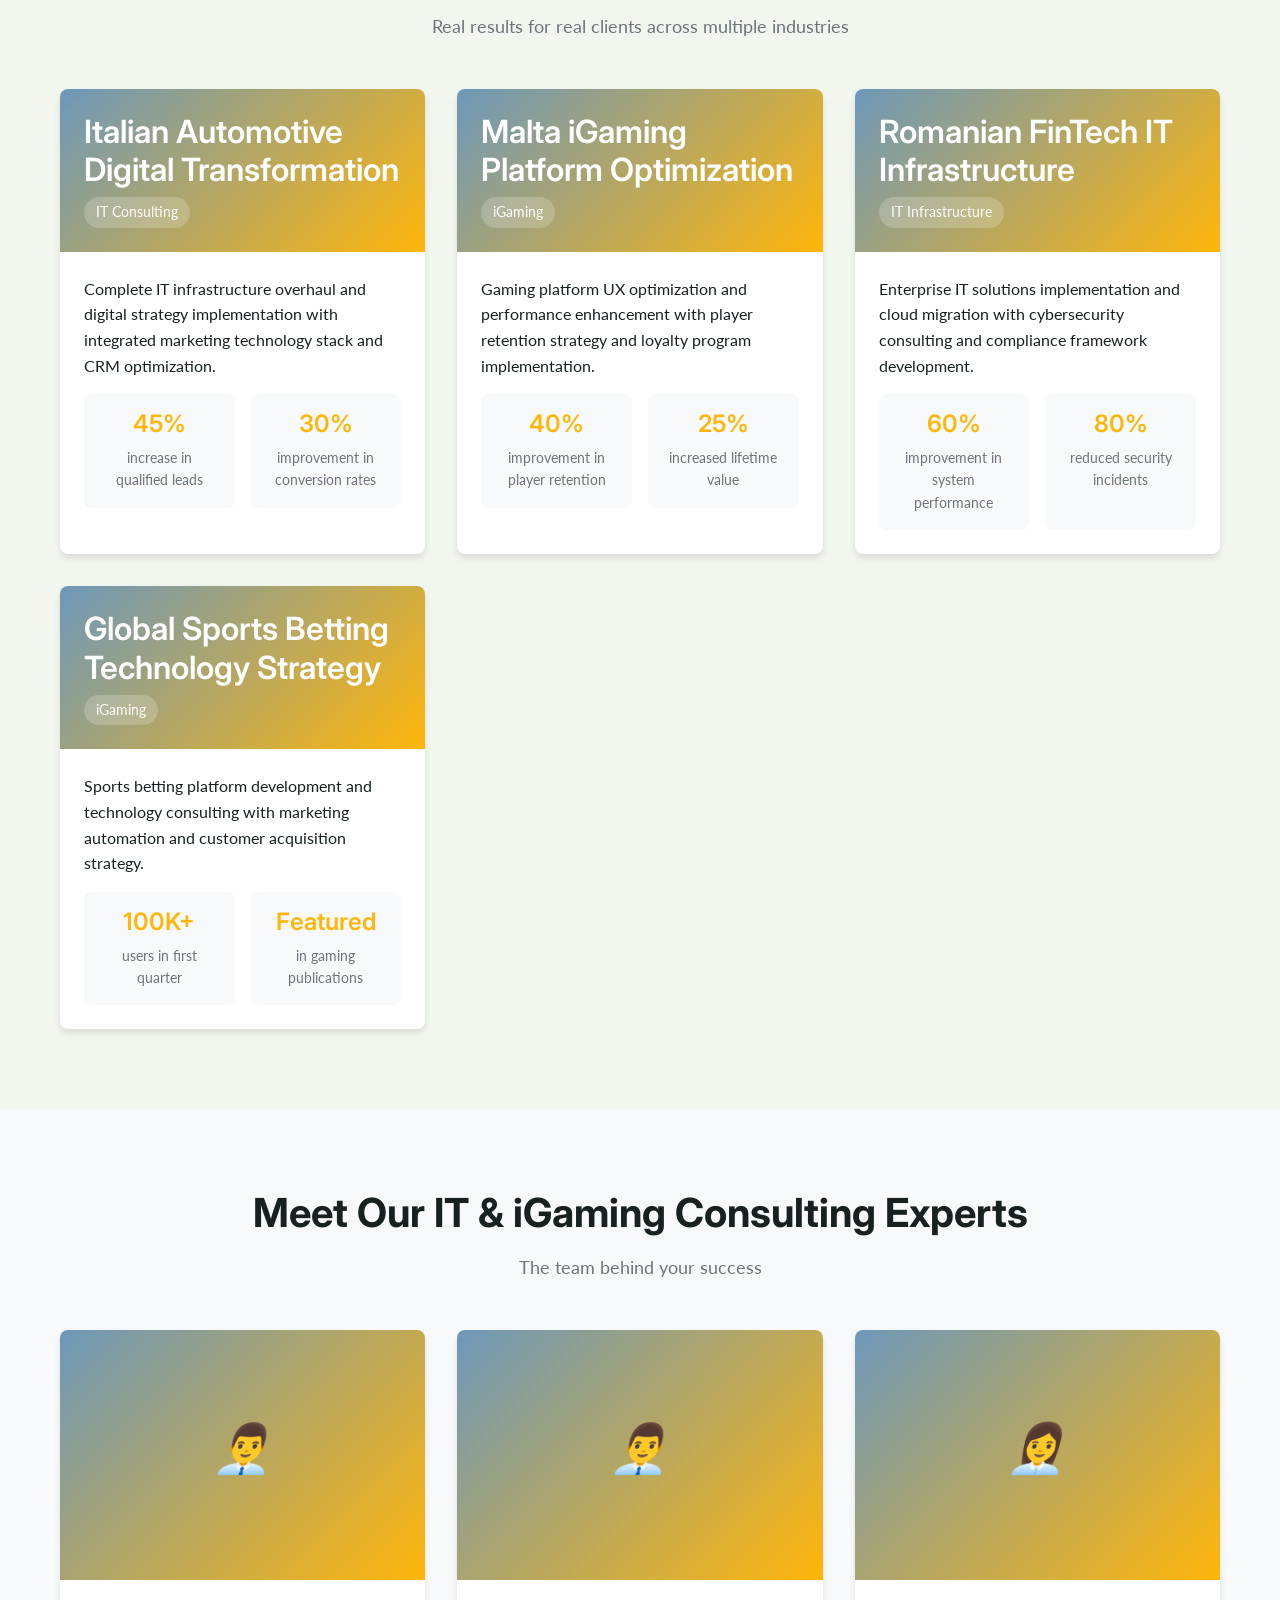
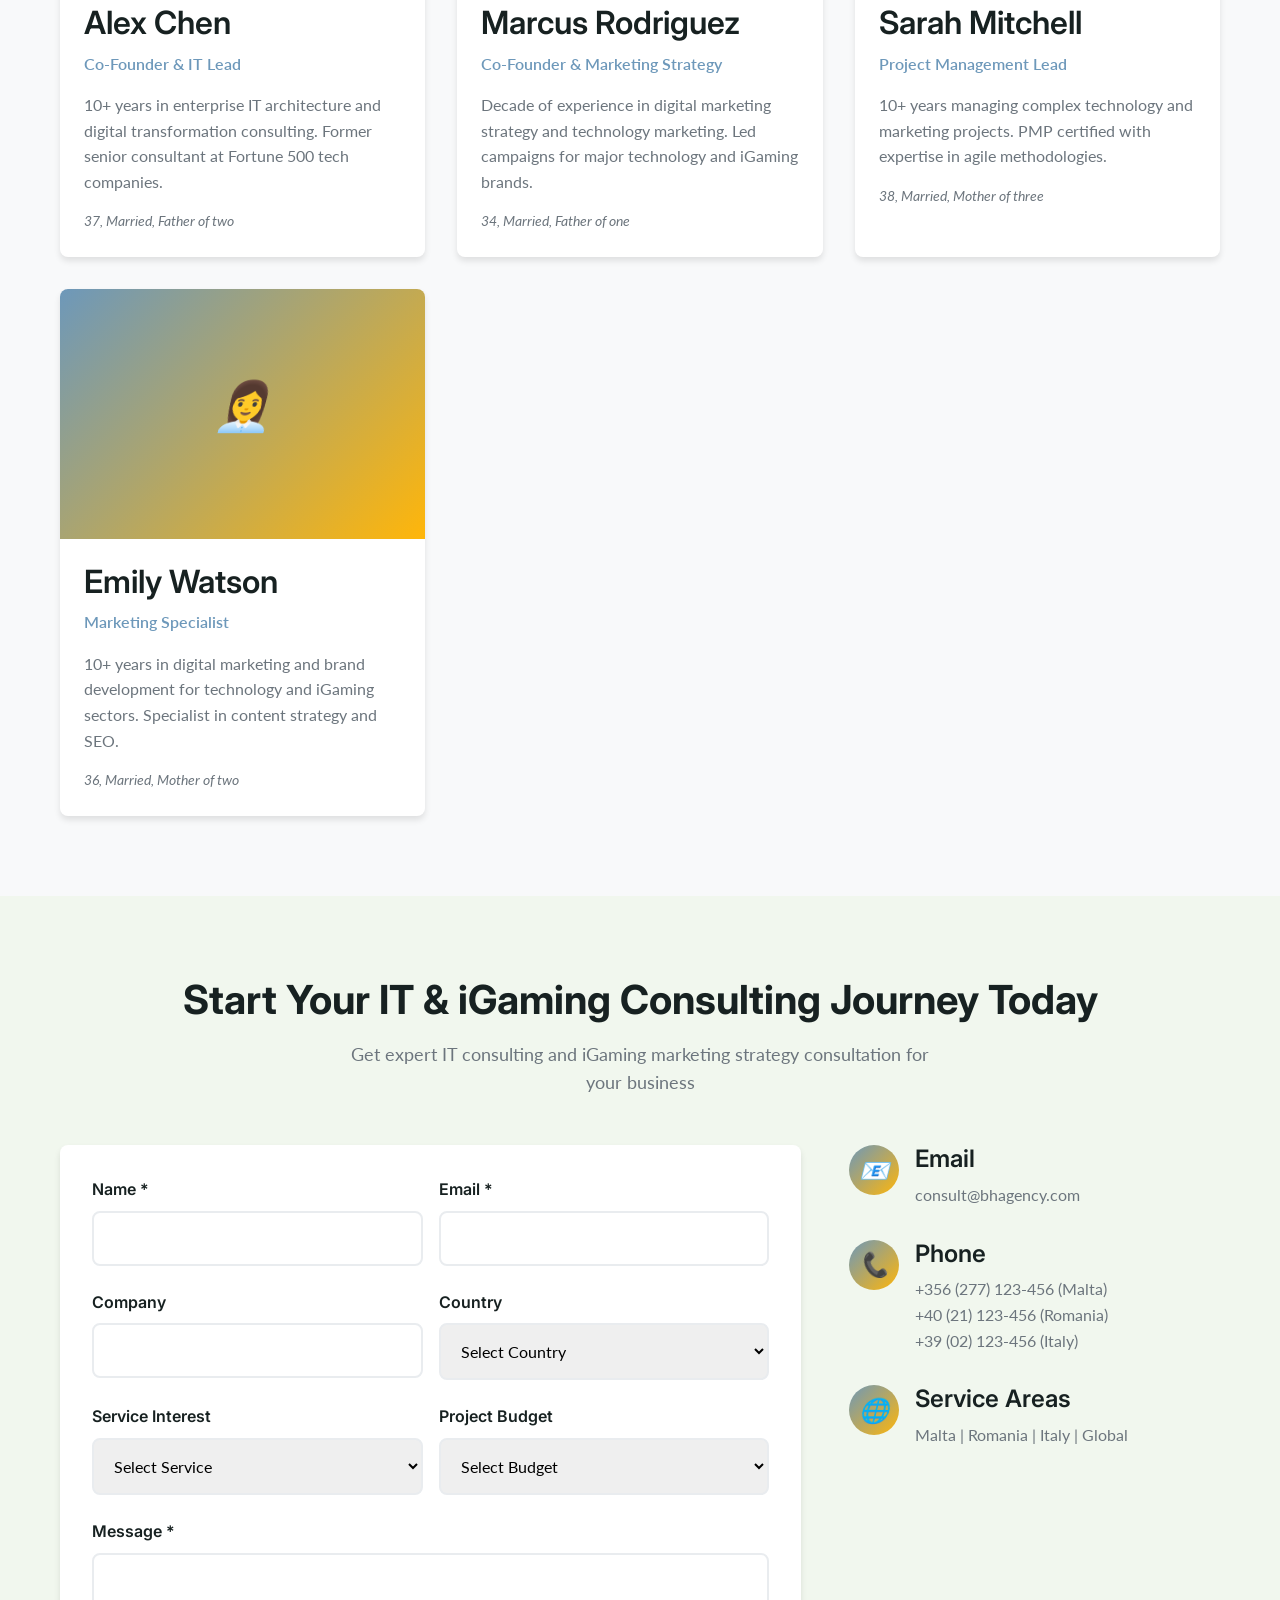
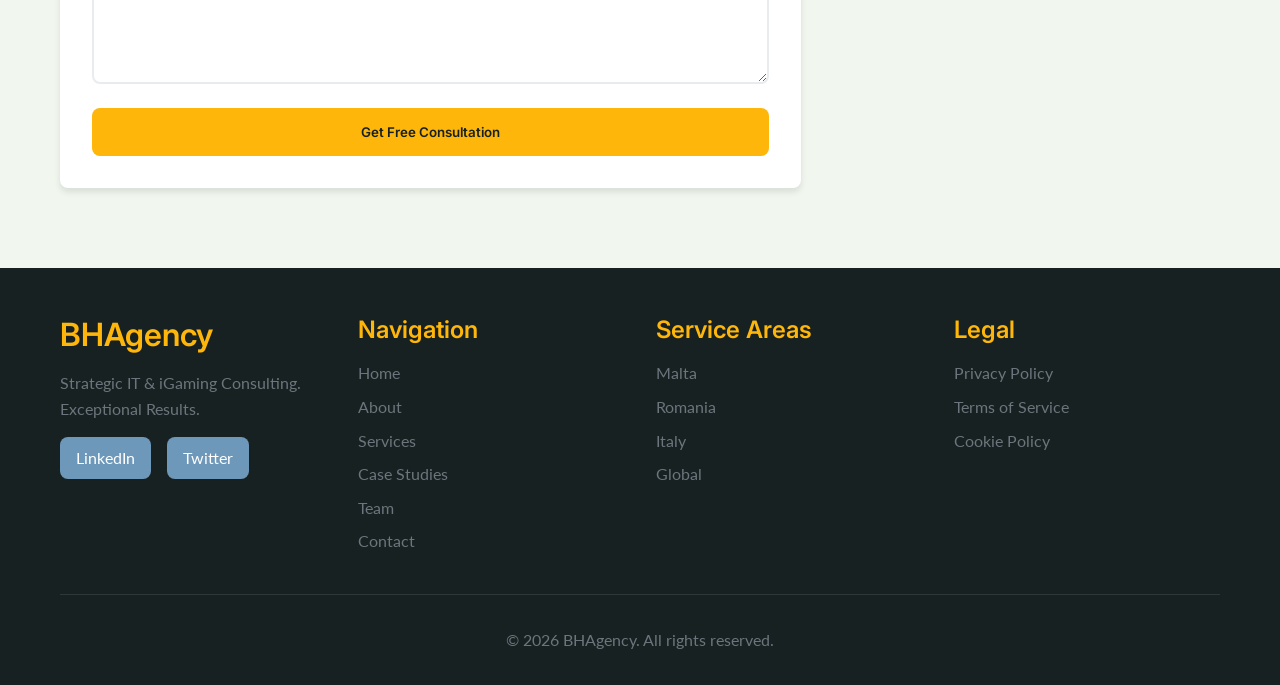
==== commit e809cedb: "Add files via upload" ====
--- a/index.html
+++ b/index.html
@@ -57,11 +57,10 @@
     <!-- Navigation -->
     <nav class="navbar" id="navbar">
         <div class="nav-container">
-            <div class="nav-container">
-                <div class="nav-logo">
-                    <img src="assets/images/logo.png" alt="BHAgency Logo" class="nav-logo-img">
-                    <a href="#home">BHAgency</a>
-                </div>
+            <div class="nav-logo">
+                <img src="https://raw.githubusercontent.com/ababeilex92-arch/BHAgency/main/BHAgencyLogo.png" alt="BHAgency Logo" class="nav-logo-img">
+                <a href="#home">BHAgency</a>
+            </div>
             <ul class="nav-menu">
                 <li><a href="#home" class="nav-link">Home</a></li>
                 <li><a href="#about" class="nav-link">About</a></li>
@@ -85,10 +84,12 @@
             <div class="geometric-shape shape-2"></div>
             <div class="geometric-shape shape-3"></div>
         </div>
+        <div class="hero-top-bar">
+            <div class="hero-logo">
+                <img src="https://raw.githubusercontent.com/ababeilex92-arch/BHAgency/main/BHAgencyLogo.png" alt="BHAgency Logo" class="hero-logo-img">
+            </div>
+        </div>
         <div class="hero-content">
-            <div class="hero-logo">
-                <img src="assets/images/logo.png" alt="BHAgency Logo" class="hero-logo-img">
-            </div>
             <div class="hero-text">
                 <h1 class="hero-title">Strategic IT Consulting & iGaming Marketing That Drives Results</h1>
                 <p class="hero-subtitle">Leading technology consulting and marketing strategy agency specializing in IT advisory, iGaming consulting, and digital transformation across Malta, Romania, Italy, and global markets.</p>
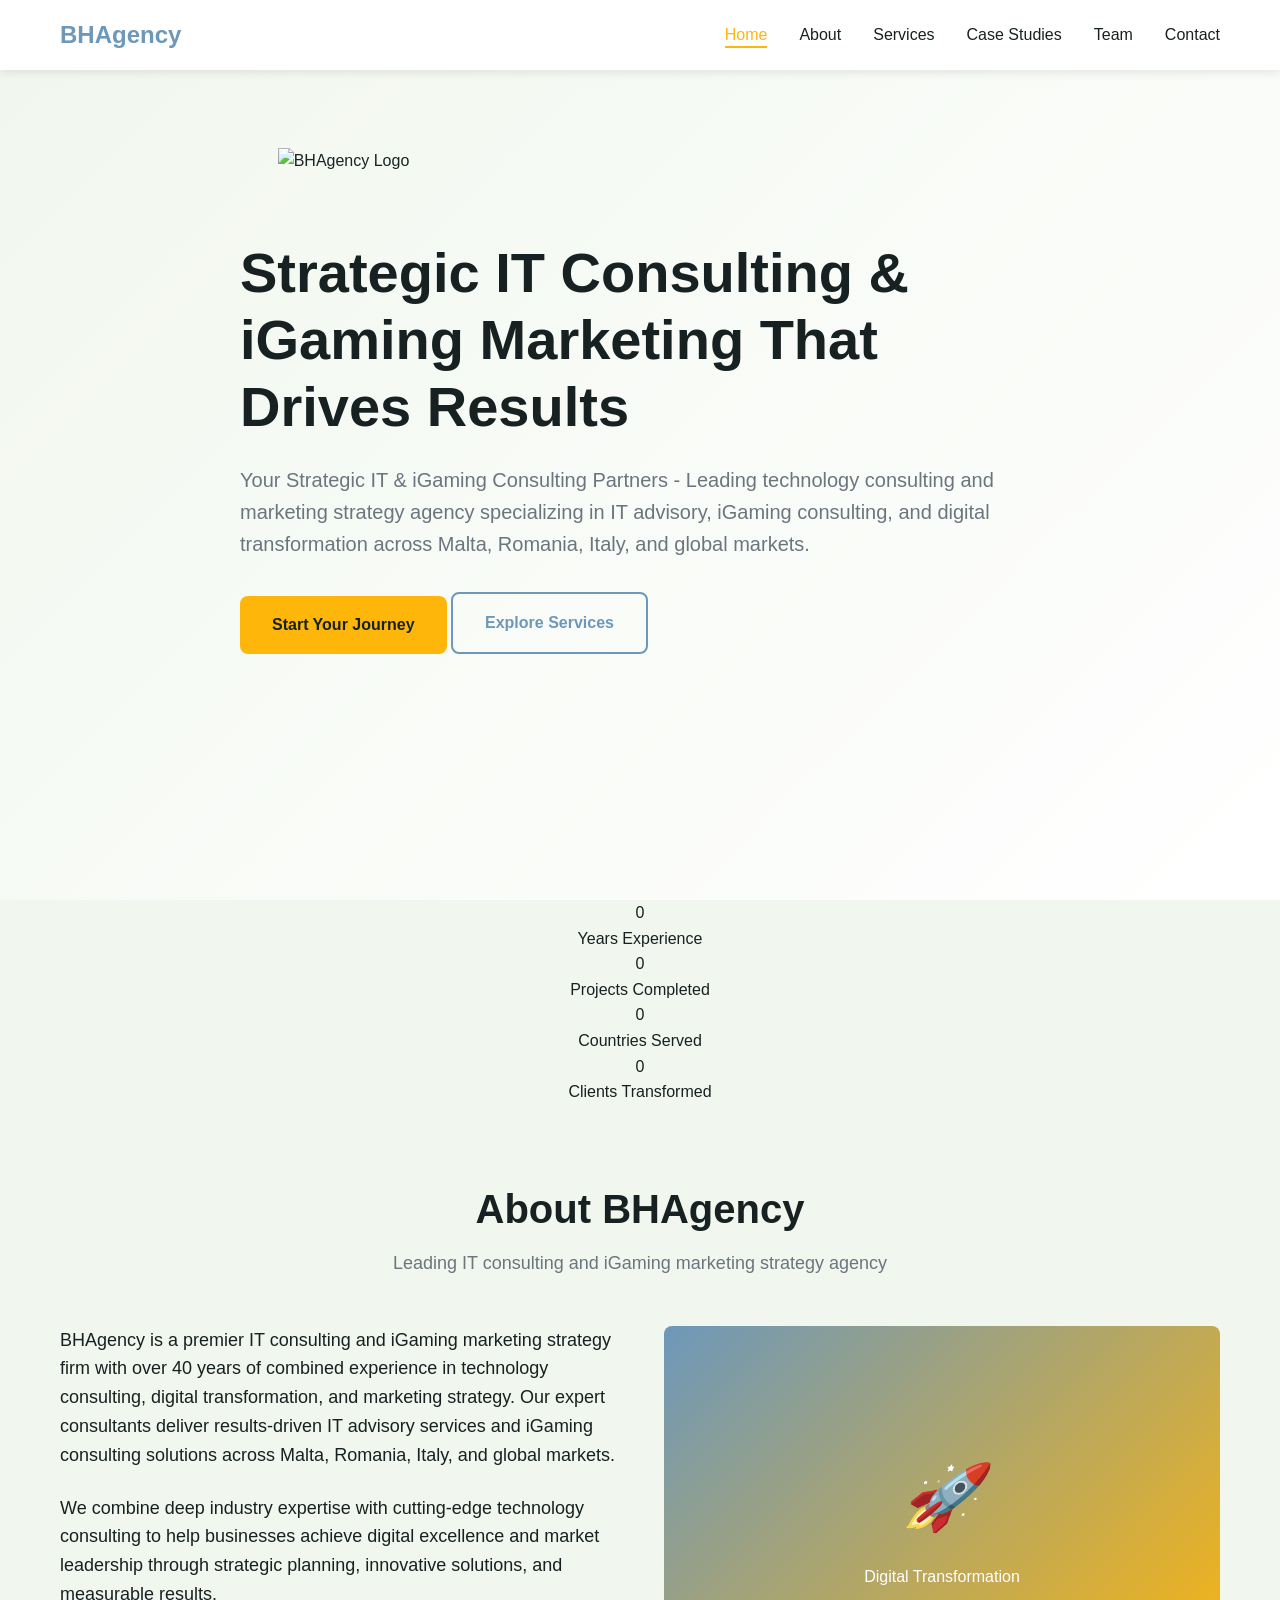
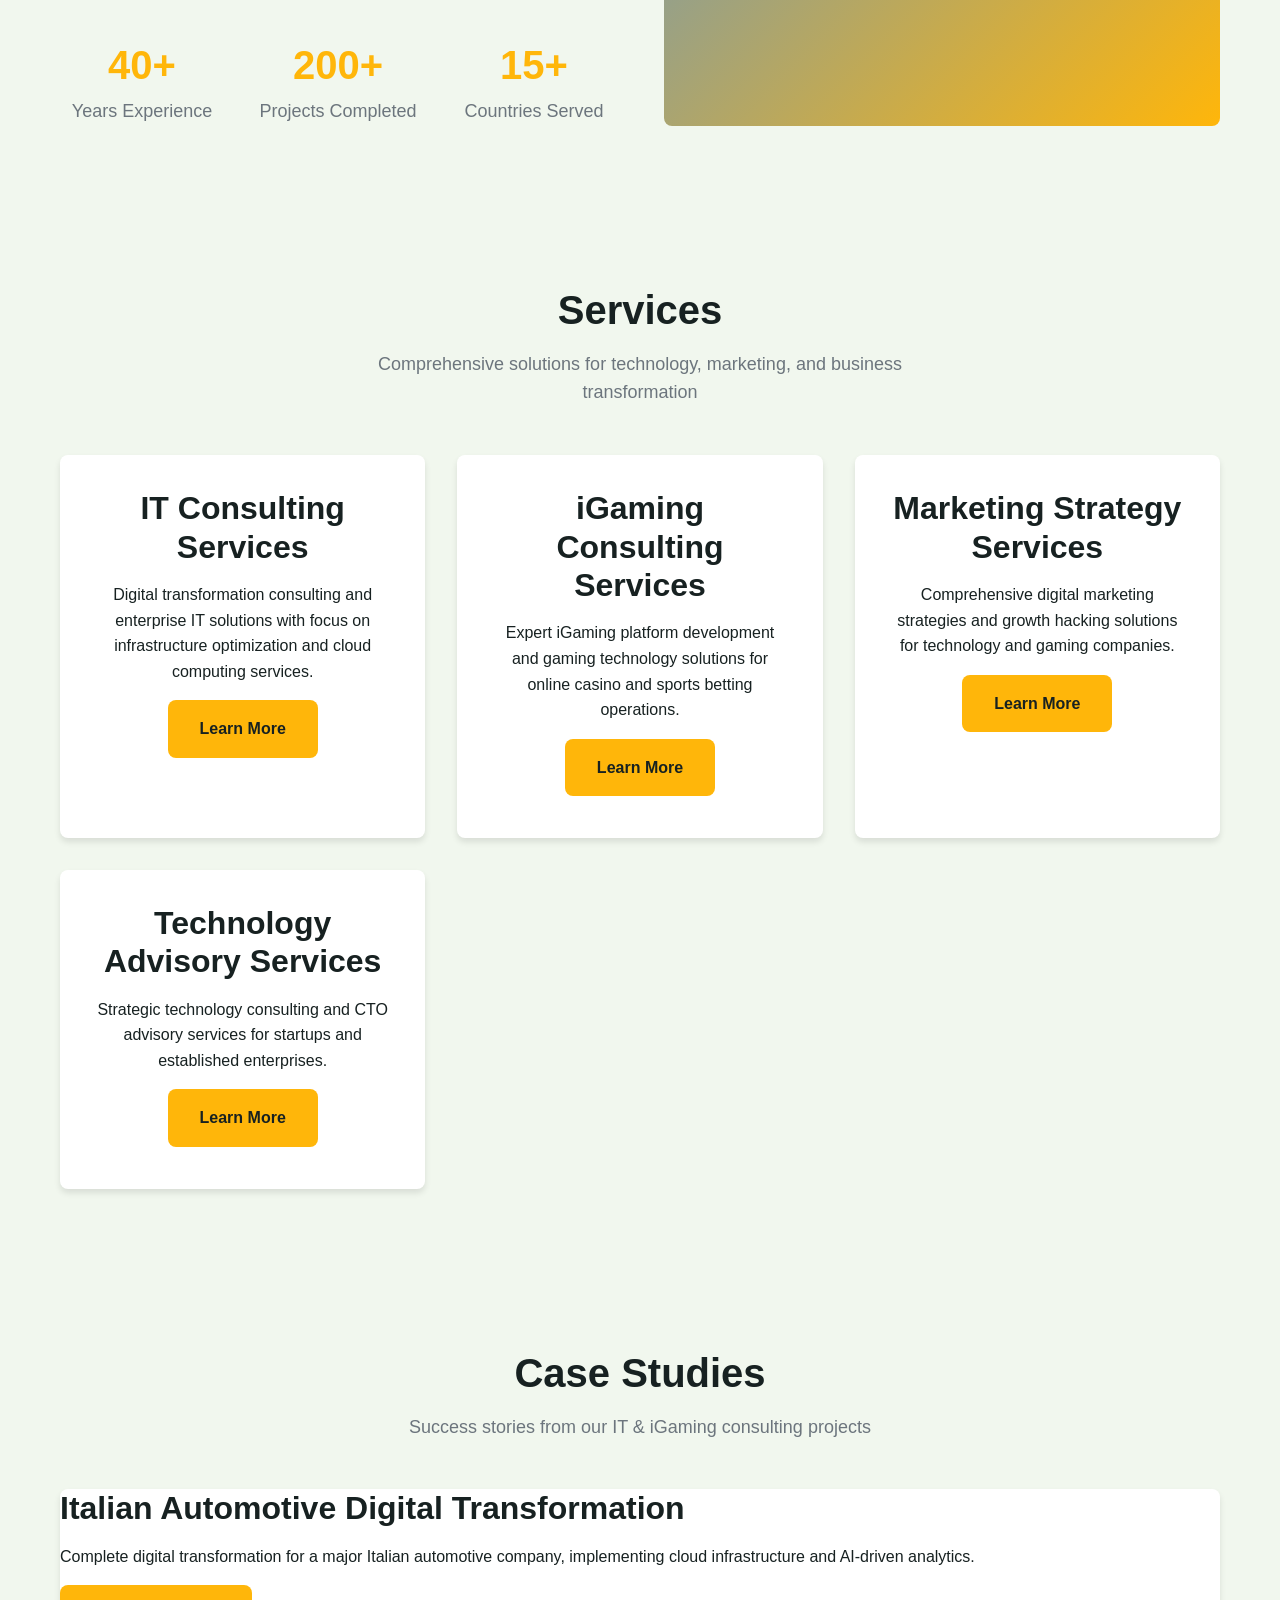
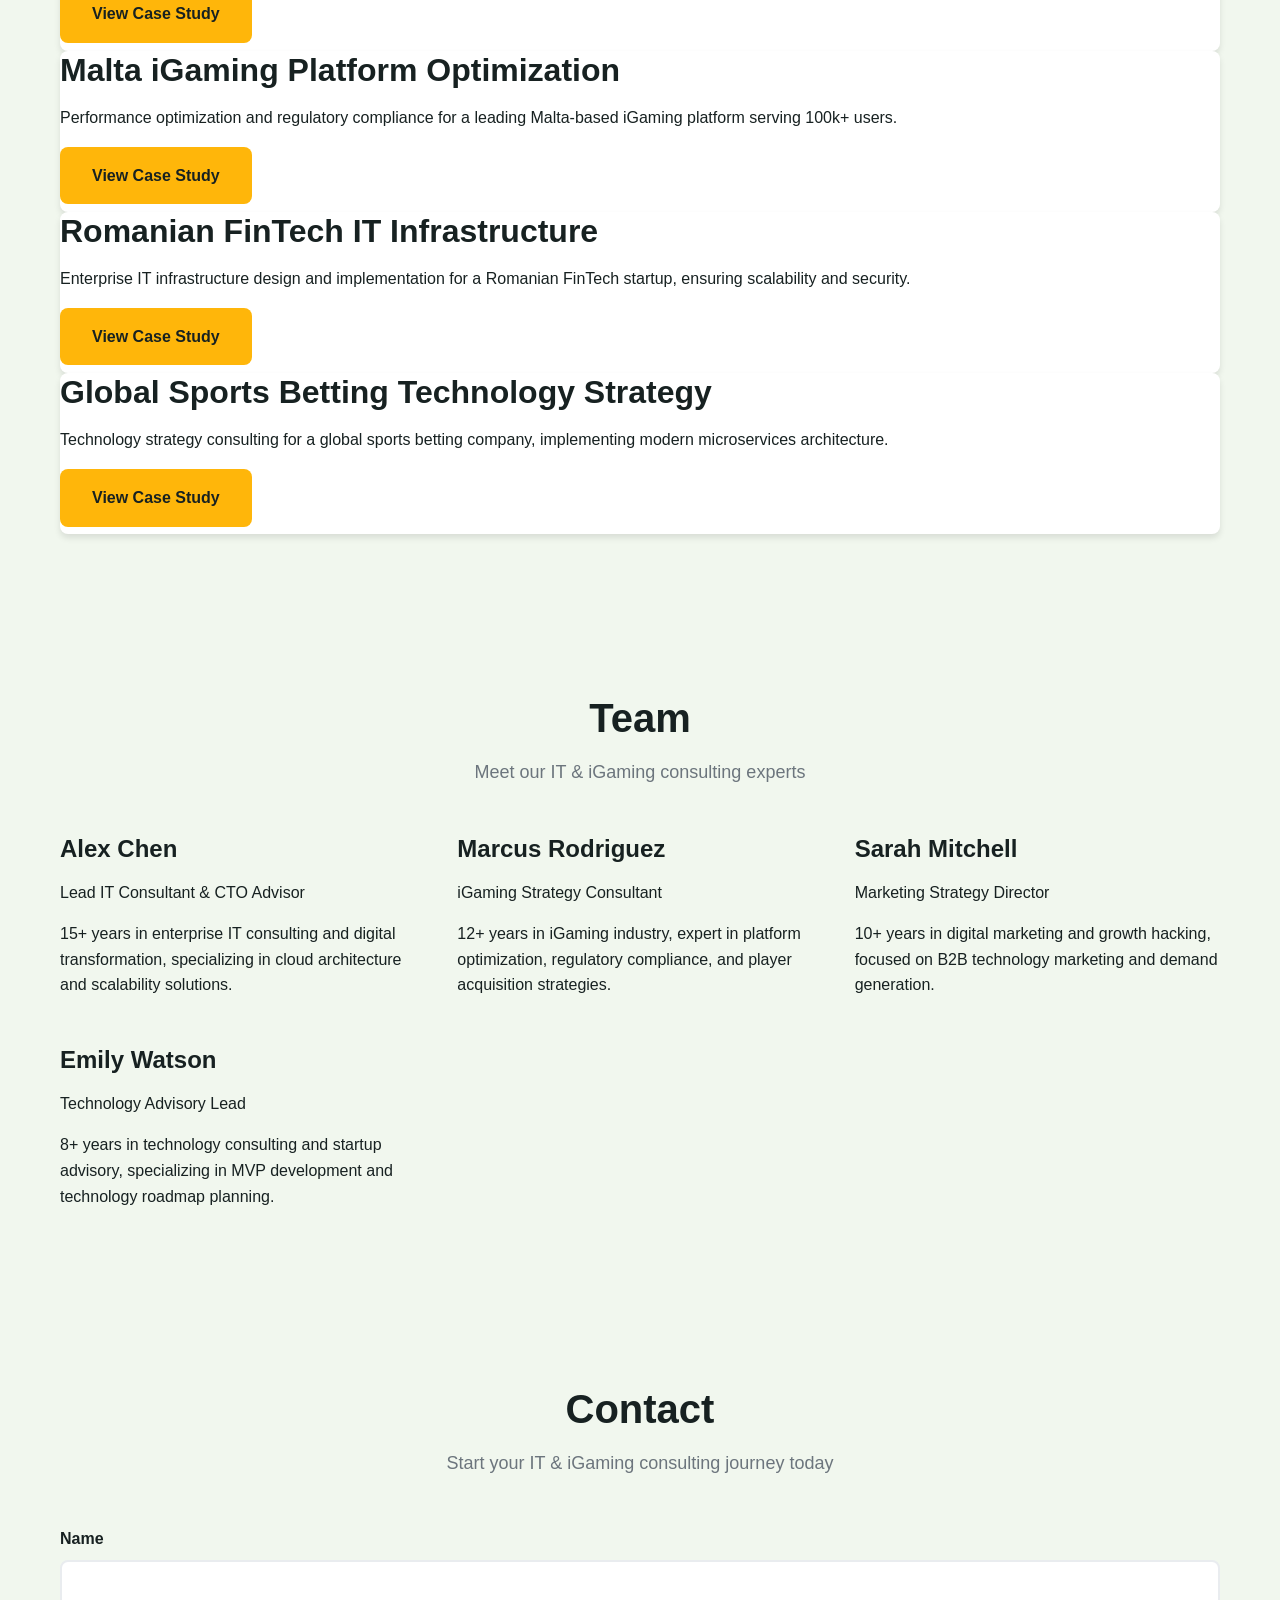
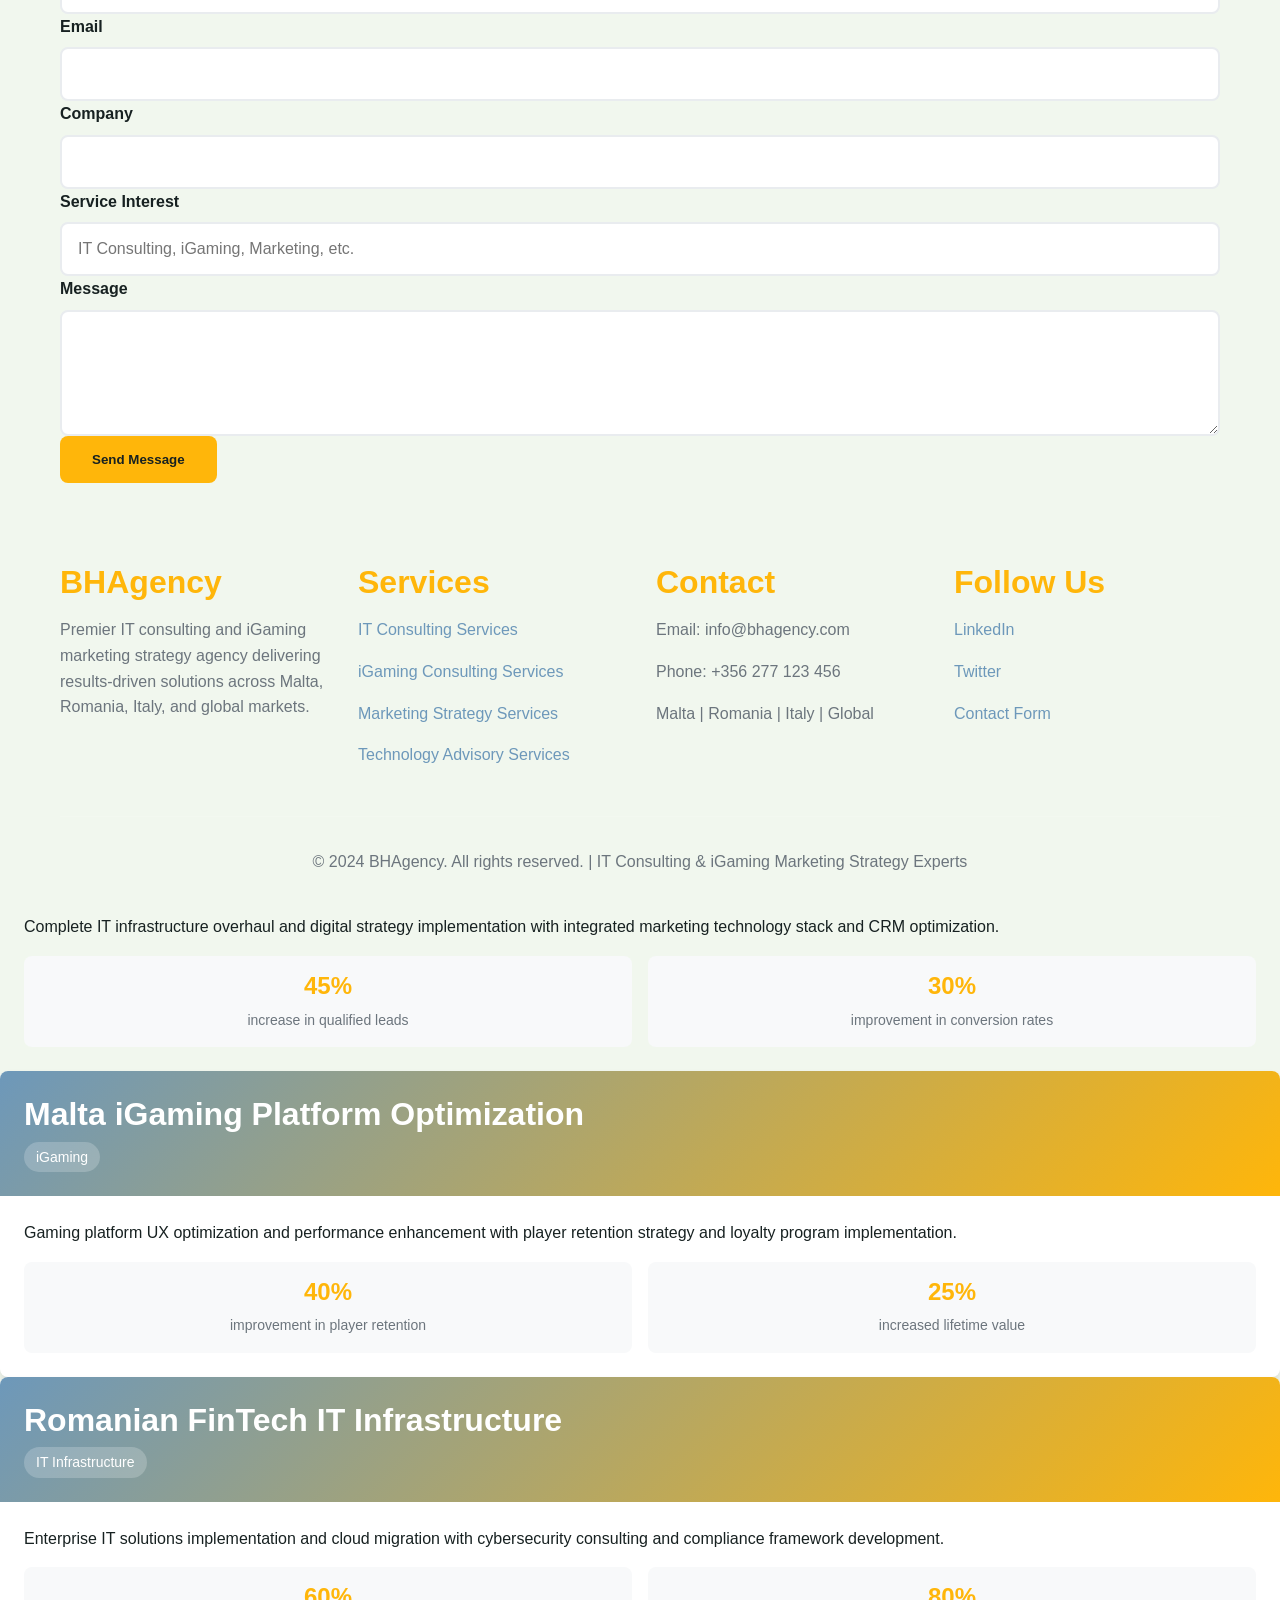
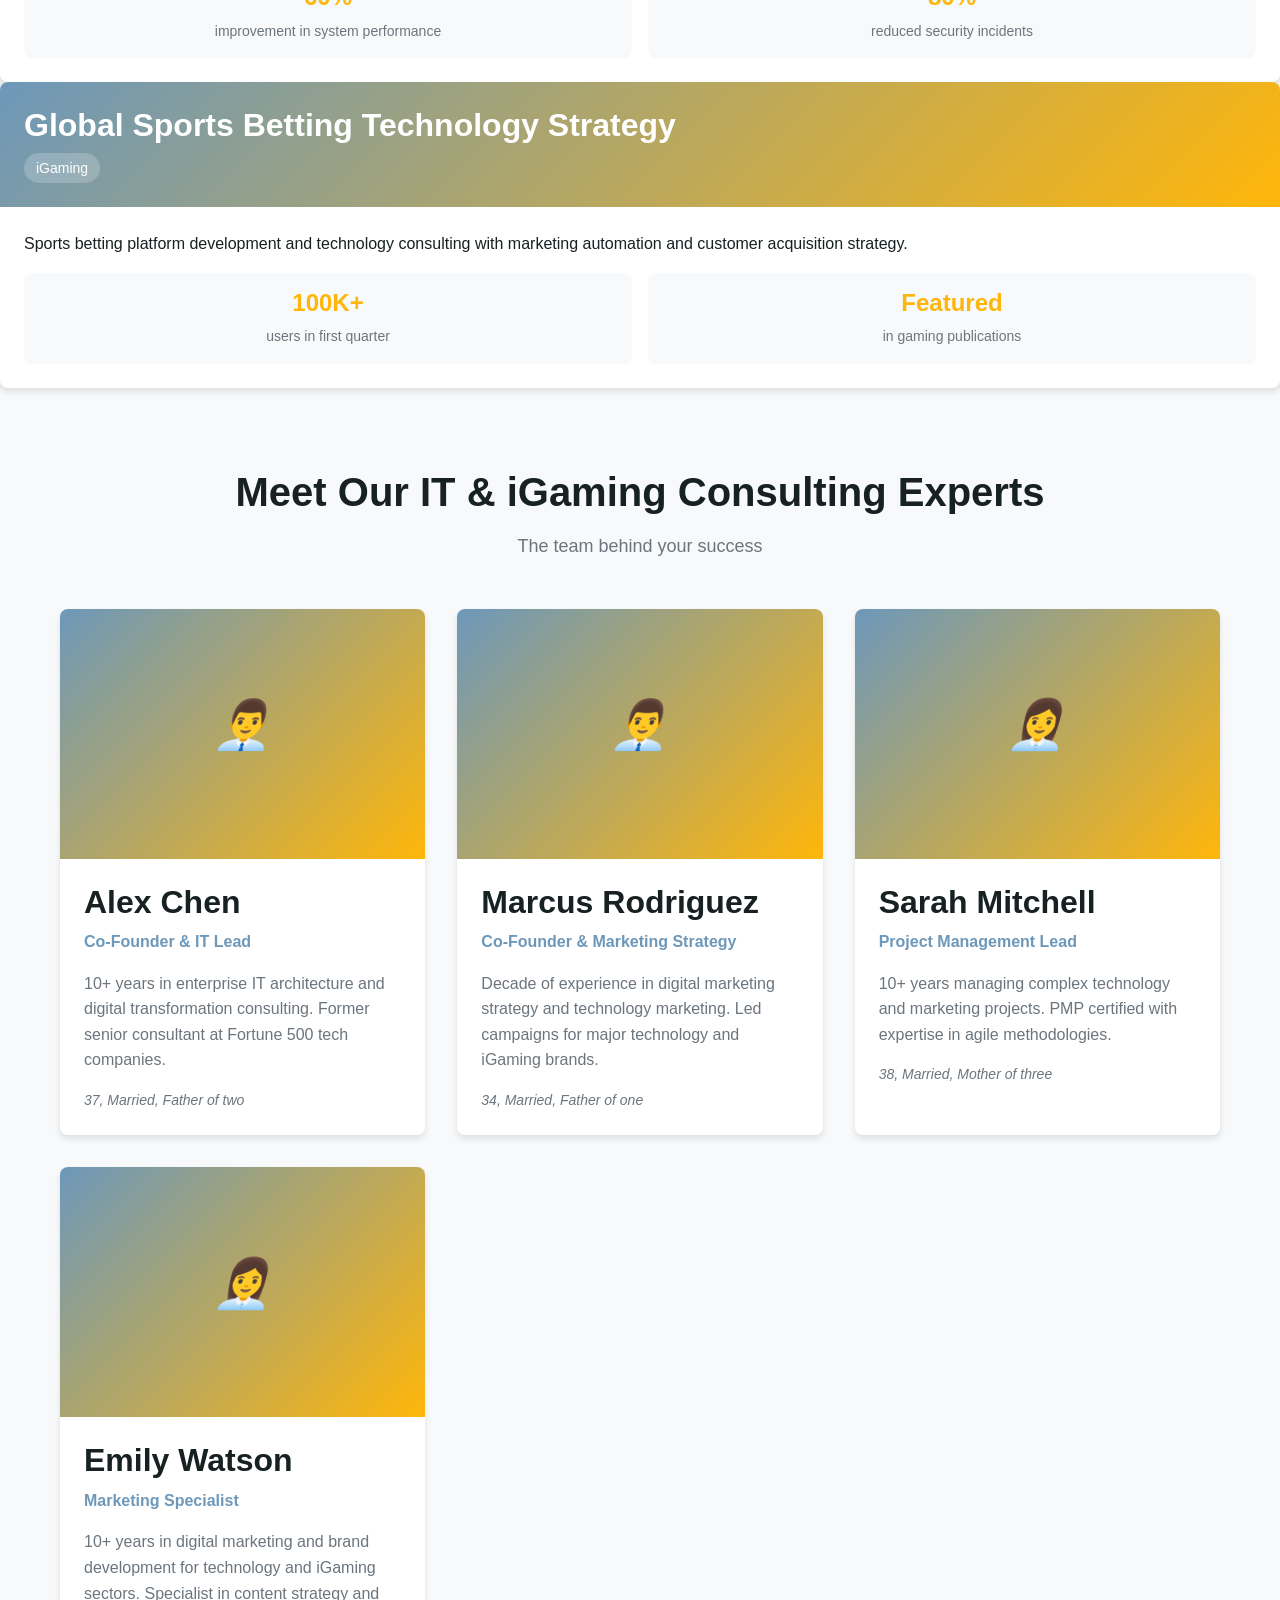
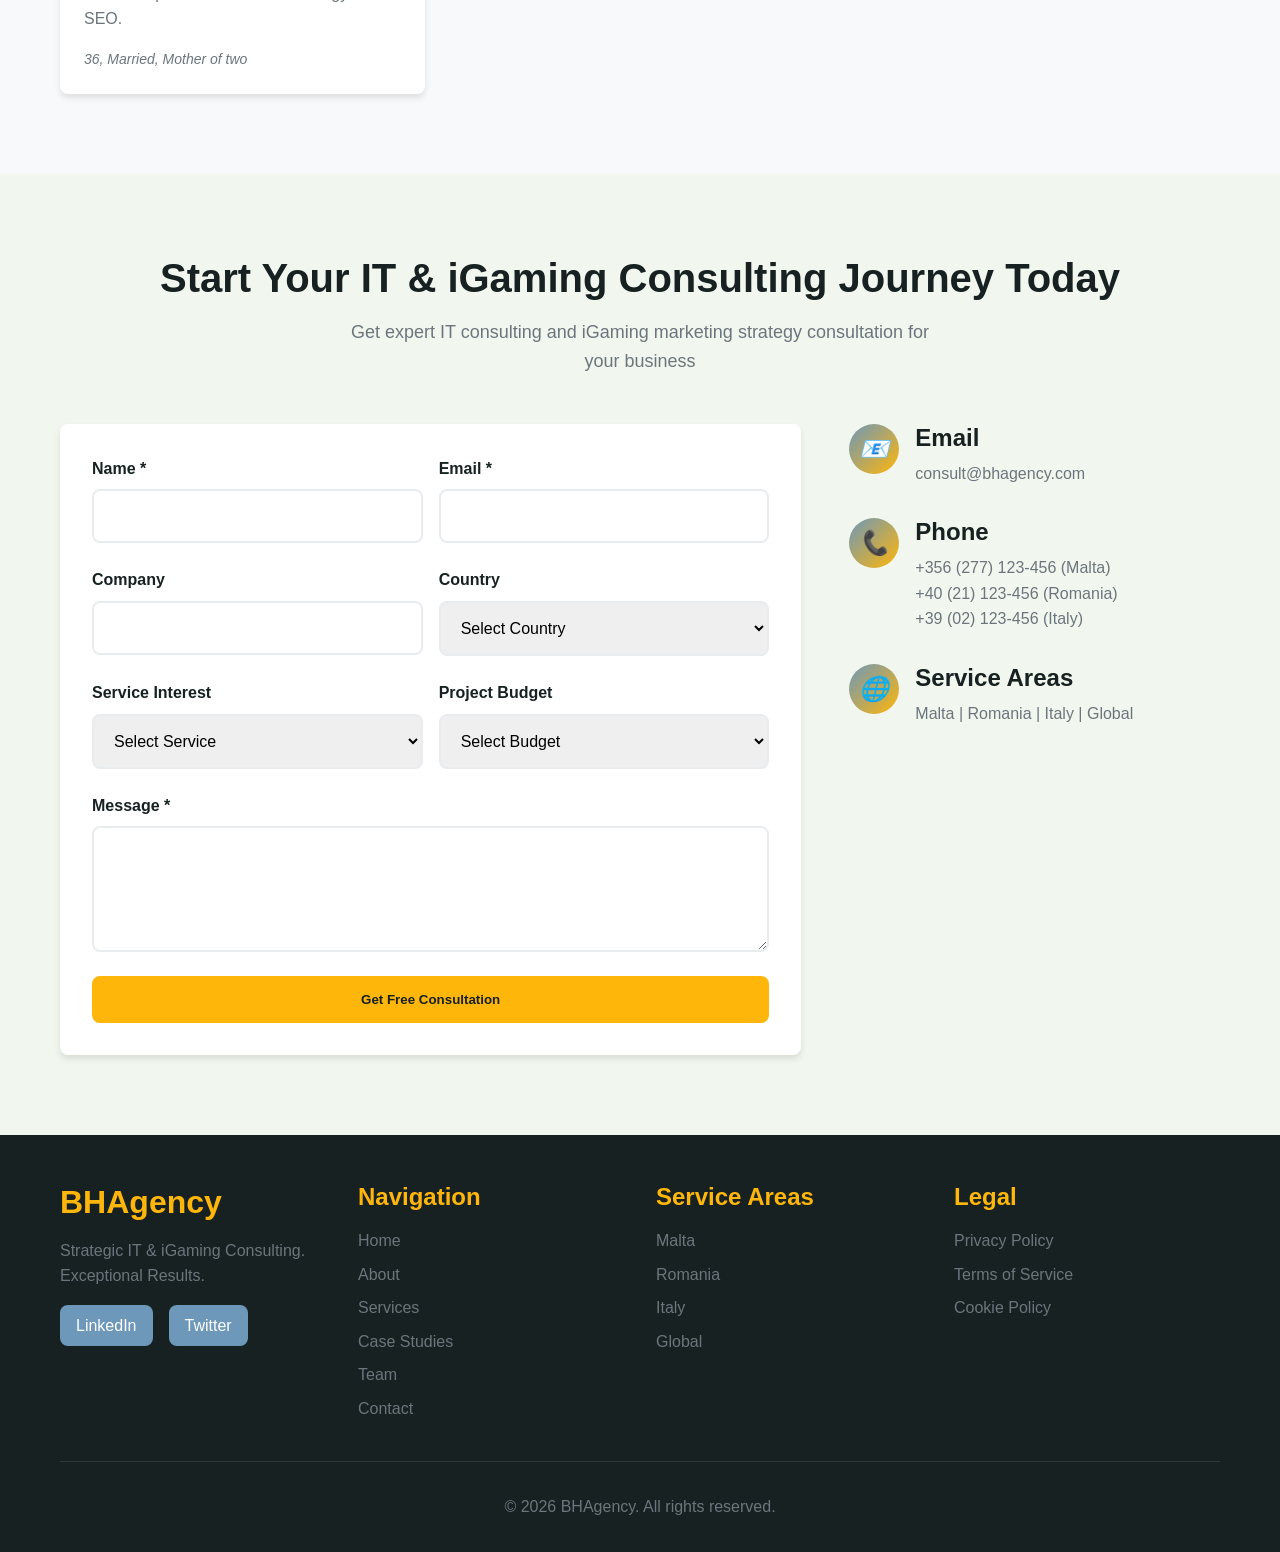
==== commit c9db7d7a: "Add files via upload" ====
--- a/index.html
+++ b/index.html
@@ -40,13 +40,6 @@
     }
     </script>
     
-    <!-- Preconnect to Google Fonts -->
-    <link rel="preconnect" href="https://fonts.googleapis.com">
-    <link rel="preconnect" href="https://fonts.gstatic.com" crossorigin>
-    
-    <!-- Google Fonts -->
-    <link href="https://fonts.googleapis.com/css2?family=Inter:wght@400;500;600;700;800&family=Lato:wght@300;400;700&display=swap" rel="stylesheet">
-    
     <!-- CSS -->
     <link rel="stylesheet" href="css/styles.css">
     
@@ -58,7 +51,6 @@
     <nav class="navbar" id="navbar">
         <div class="nav-container">
             <div class="nav-logo">
-                <img src="https://raw.githubusercontent.com/ababeilex92-arch/BHAgency/main/BHAgencyLogo.png" alt="BHAgency Logo" class="nav-logo-img">
                 <a href="#home">BHAgency</a>
             </div>
             <ul class="nav-menu">
@@ -79,11 +71,7 @@
 
     <!-- Hero Section -->
     <section id="home" class="hero">
-        <div class="hero-background">
-            <div class="geometric-shape shape-1"></div>
-            <div class="geometric-shape shape-2"></div>
-            <div class="geometric-shape shape-3"></div>
-        </div>
+        <div class="hero-background"></div>
         <div class="hero-top-bar">
             <div class="hero-logo">
                 <img src="https://raw.githubusercontent.com/ababeilex92-arch/BHAgency/main/BHAgencyLogo.png" alt="BHAgency Logo" class="hero-logo-img">
@@ -92,10 +80,34 @@
         <div class="hero-content">
             <div class="hero-text">
                 <h1 class="hero-title">Strategic IT Consulting & iGaming Marketing That Drives Results</h1>
-                <p class="hero-subtitle">Leading technology consulting and marketing strategy agency specializing in IT advisory, iGaming consulting, and digital transformation across Malta, Romania, Italy, and global markets.</p>
-                <div class="hero-cta">
-                    <a href="#contact" class="btn btn-primary">Get Your Free Strategy Session</a>
-                    <a href="#case-studies" class="btn btn-secondary">View Our Case Studies</a>
+                <p class="hero-subtitle">Your Strategic IT & iGaming Consulting Partners - Leading technology consulting and marketing strategy agency specializing in IT advisory, iGaming consulting, and digital transformation across Malta, Romania, Italy, and global markets.</p>
+                <div class="hero-buttons">
+                    <a href="#contact" class="btn btn-primary">Start Your Journey</a>
+                    <a href="#services" class="btn btn-secondary">Explore Services</a>
+                </div>
+            </div>
+        </div>
+    </section>
+
+    <!-- Statistics Section -->
+    <section id="statistics" class="statistics">
+        <div class="container">
+            <div class="stats-grid">
+                <div class="stat-item">
+                    <div class="stat-number" data-target="40">0</div>
+                    <div class="stat-label">Years Experience</div>
+                </div>
+                <div class="stat-item">
+                    <div class="stat-number" data-target="200">0</div>
+                    <div class="stat-label">Projects Completed</div>
+                </div>
+                <div class="stat-item">
+                    <div class="stat-number" data-target="15">0</div>
+                    <div class="stat-label">Countries Served</div>
+                </div>
+                <div class="stat-item">
+                    <div class="stat-number" data-target="500">0</div>
+                    <div class="stat-label">Clients Transformed</div>
                 </div>
             </div>
         </div>
@@ -105,8 +117,8 @@
     <section id="about" class="section">
         <div class="container">
             <div class="section-header">
-                <h2 class="section-title">Your Strategic IT & iGaming Consulting Partners</h2>
-                <p class="section-subtitle">40+ years combined experience in technology consulting and digital transformation</p>
+                <h2 class="section-title">About BHAgency</h2>
+                <p class="section-subtitle">Leading IT consulting and iGaming marketing strategy agency</p>
             </div>
             <div class="about-content">
                 <div class="about-text">
@@ -140,67 +152,35 @@
     </section>
 
     <!-- Services Section -->
-    <section id="services" class="section section-alt">
+    <section id="services" class="section">
         <div class="container">
             <div class="section-header">
-                <h2 class="section-title">Premier IT & iGaming Consulting Services</h2>
+                <h2 class="section-title">Services</h2>
                 <p class="section-subtitle">Comprehensive solutions for technology, marketing, and business transformation</p>
             </div>
             <div class="services-grid">
                 <div class="service-card">
-                    <div class="service-icon">
-                        <i class="icon">💻</i>
-                    </div>
-                    <h3 class="service-title">IT Consulting Services</h3>
-                    <p class="service-description">Digital transformation consulting and enterprise IT solutions with focus on infrastructure optimization and cloud computing services.</p>
-                    <ul class="service-features">
-                        <li>Digital transformation consulting</li>
-                        <li>IT infrastructure optimization</li>
-                        <li>Cybersecurity consulting</li>
-                        <li>Technology strategy consulting</li>
-                    </ul>
+                    <h3>IT Consulting Services</h3>
+                    <p>Digital transformation consulting and enterprise IT solutions with focus on infrastructure optimization and cloud computing services.</p>
+                    <a href="#contact" class="btn btn-primary">Learn More</a>
                 </div>
 
                 <div class="service-card">
-                    <div class="service-icon">
-                        <i class="icon">🎮</i>
-                    </div>
-                    <h3 class="service-title">iGaming Consulting Services</h3>
-                    <p class="service-description">Expert iGaming platform development and gaming technology solutions for online casino and sports betting operations.</p>
-                    <ul class="service-features">
-                        <li>iGaming platform development</li>
-                        <li>Online casino consulting</li>
-                        <li>Gaming regulatory compliance</li>
-                        <li>Player acquisition optimization</li>
-                    </ul>
+                    <h3>iGaming Consulting Services</h3>
+                    <p>Expert iGaming platform development and gaming technology solutions for online casino and sports betting operations.</p>
+                    <a href="#contact" class="btn btn-primary">Learn More</a>
                 </div>
 
                 <div class="service-card">
-                    <div class="service-icon">
-                        <i class="icon">📈</i>
-                    </div>
-                    <h3 class="service-title">Marketing Strategy Services</h3>
-                    <p class="service-description">Digital marketing agency services and B2B marketing strategy with focus on technology marketing and growth marketing.</p>
-                    <ul class="service-features">
-                        <li>Digital marketing strategy</li>
-                        <li>Technology marketing</li>
-                        <li>Growth marketing services</li>
-                        <li>Marketing automation</li>
-                    </ul>
+                    <h3>Marketing Strategy Services</h3>
+                    <p>Comprehensive digital marketing strategies and growth hacking solutions for technology and gaming companies.</p>
+                    <a href="#contact" class="btn btn-primary">Learn More</a>
                 </div>
 
                 <div class="service-card">
-                    <div class="service-icon">
-                        <i class="icon">🔧</i>
-                    </div>
-                    <h3 class="service-title">Technology Advisory Services</h3>
-                    <p class="service-description">Enterprise technology consulting and IT infrastructure planning with expertise in software development and cloud migration.</p>
-                    <ul class="service-features">
-                        <li>Enterprise technology consulting</li>
-                        <li>Software development consulting</li>
-                        <li>Cloud computing consultants</li>
-                        <li>Digital transformation</li>
-                    </ul>
+                    <h3>Technology Advisory Services</h3>
+                    <p>Strategic technology consulting and CTO advisory services for startups and established enterprises.</p>
+                    <a href="#contact" class="btn btn-primary">Learn More</a>
                 </div>
             </div>
         </div>
@@ -210,14 +190,153 @@
     <section id="case-studies" class="section">
         <div class="container">
             <div class="section-header">
-                <h2 class="section-title">IT & iGaming Consulting Success Stories</h2>
-                <p class="section-subtitle">Real results for real clients across multiple industries</p>
-            </div>
-            <div class="case-studies-container">
+                <h2 class="section-title">Case Studies</h2>
+                <p class="section-subtitle">Success stories from our IT & iGaming consulting projects</p>
+            </div>
+            <div class="case-studies-grid">
                 <div class="case-study-card">
-                    <div class="case-study-header">
-                        <h3>Italian Automotive Digital Transformation</h3>
-                        <span class="case-study-category">IT Consulting</span>
+                    <h3>Italian Automotive Digital Transformation</h3>
+                    <p>Complete digital transformation for a major Italian automotive company, implementing cloud infrastructure and AI-driven analytics.</p>
+                    <a href="#contact" class="btn btn-primary">View Case Study</a>
+                </div>
+
+                <div class="case-study-card">
+                    <h3>Malta iGaming Platform Optimization</h3>
+                    <p>Performance optimization and regulatory compliance for a leading Malta-based iGaming platform serving 100k+ users.</p>
+                    <a href="#contact" class="btn btn-primary">View Case Study</a>
+                </div>
+
+                <div class="case-study-card">
+                    <h3>Romanian FinTech IT Infrastructure</h3>
+                    <p>Enterprise IT infrastructure design and implementation for a Romanian FinTech startup, ensuring scalability and security.</p>
+                    <a href="#contact" class="btn btn-primary">View Case Study</a>
+                </div>
+
+                <div class="case-study-card">
+                    <h3>Global Sports Betting Technology Strategy</h3>
+                    <p>Technology strategy consulting for a global sports betting company, implementing modern microservices architecture.</p>
+                    <a href="#contact" class="btn btn-primary">View Case Study</a>
+                </div>
+            </div>
+        </div>
+    </section>
+
+    <!-- Team Section -->
+    <section id="team" class="section">
+        <div class="container">
+            <div class="section-header">
+                <h2 class="section-title">Team</h2>
+                <p class="section-subtitle">Meet our IT & iGaming consulting experts</p>
+            </div>
+            <div class="team-grid">
+                <div class="team-card">
+                    <div class="team-member-info">
+                        <h4>Alex Chen</h4>
+                        <p>Lead IT Consultant & CTO Advisor</p>
+                    </div>
+                    <p>15+ years in enterprise IT consulting and digital transformation, specializing in cloud architecture and scalability solutions.</p>
+                </div>
+
+                <div class="team-card">
+                    <div class="team-member-info">
+                        <h4>Marcus Rodriguez</h4>
+                        <p>iGaming Strategy Consultant</p>
+                    </div>
+                    <p>12+ years in iGaming industry, expert in platform optimization, regulatory compliance, and player acquisition strategies.</p>
+                </div>
+
+                <div class="team-card">
+                    <div class="team-member-info">
+                        <h4>Sarah Mitchell</h4>
+                        <p>Marketing Strategy Director</p>
+                    </div>
+                    <p>10+ years in digital marketing and growth hacking, focused on B2B technology marketing and demand generation.</p>
+                </div>
+
+                <div class="team-card">
+                    <div class="team-member-info">
+                        <h4>Emily Watson</h4>
+                        <p>Technology Advisory Lead</p>
+                    </div>
+                    <p>8+ years in technology consulting and startup advisory, specializing in MVP development and technology roadmap planning.</p>
+                </div>
+            </div>
+        </div>
+    </section>
+
+    <!-- Contact Section -->
+    <section id="contact" class="section">
+        <div class="container">
+            <div class="section-header">
+                <h2 class="section-title">Contact</h2>
+                <p class="section-subtitle">Start your IT & iGaming consulting journey today</p>
+            </div>
+            <div class="contact-form">
+                <form id="contactForm">
+                    <div class="form-group">
+                        <label for="name">Name</label>
+                        <input type="text" id="name" name="name" required>
+                    </div>
+                    <div class="form-group">
+                        <label for="email">Email</label>
+                        <input type="email" id="email" name="email" required>
+                    </div>
+                    <div class="form-group">
+                        <label for="company">Company</label>
+                        <input type="text" id="company" name="company">
+                    </div>
+                    <div class="form-group">
+                        <label for="service">Service Interest</label>
+                        <input type="text" id="service" name="service" placeholder="IT Consulting, iGaming, Marketing, etc.">
+                    </div>
+                    <div class="form-group">
+                        <label for="message">Message</label>
+                        <textarea id="message" name="message" rows="5" required></textarea>
+                    </div>
+                    <button type="submit" class="btn btn-primary">Send Message</button>
+                </form>
+            </div>
+        </div>
+    </section>
+
+    <!-- Footer -->
+    <footer>
+        <div class="container">
+            <div class="footer-content">
+                <div class="footer-section">
+                    <h3>BHAgency</h3>
+                    <p>Premier IT consulting and iGaming marketing strategy agency delivering results-driven solutions across Malta, Romania, Italy, and global markets.</p>
+                </div>
+                <div class="footer-section">
+                    <h3>Services</h3>
+                    <p><a href="#services">IT Consulting Services</a></p>
+                    <p><a href="#services">iGaming Consulting Services</a></p>
+                    <p><a href="#services">Marketing Strategy Services</a></p>
+                    <p><a href="#services">Technology Advisory Services</a></p>
+                </div>
+                <div class="footer-section">
+                    <h3>Contact</h3>
+                    <p>Email: info@bhagency.com</p>
+                    <p>Phone: +356 277 123 456</p>
+                    <p>Malta | Romania | Italy | Global</p>
+                </div>
+                <div class="footer-section">
+                    <h3>Follow Us</h3>
+                    <p><a href="https://www.linkedin.com/company/bhagency">LinkedIn</a></p>
+                    <p><a href="https://twitter.com/bhagency">Twitter</a></p>
+                    <p><a href="#contact">Contact Form</a></p>
+                </div>
+            </div>
+            <div class="footer-bottom">
+                <p>&copy; 2024 BHAgency. All rights reserved. | IT Consulting & iGaming Marketing Strategy Experts</p>
+            </div>
+        </div>
+    </footer>
+
+    <!-- JavaScript -->
+    <script src="js/script.js"></script>
+</body>
+</html>
                     </div>
                     <div class="case-study-content">
                         <p>Complete IT infrastructure overhaul and digital strategy implementation with integrated marketing technology stack and CRM optimization.</p>
--- a/css/styles.css
+++ b/css/styles.css
@@ -104,6 +104,19 @@
     align-items: center;
 }
 
+.nav-logo {
+    display: flex;
+    align-items: center;
+    gap: 1rem;
+    margin-right: auto;
+}
+
+.nav-logo-img {
+    height: 45px;
+    width: auto;
+    transition: var(--transition);
+}
+
 .nav-logo a {
     font-family: var(--font-primary);
     font-size: 1.5rem;
@@ -177,6 +190,46 @@
     width: 100%;
     height: 100%;
     z-index: 1;
+}
+
+.hero-top-bar {
+    position: absolute;
+    top: 0;
+    left: 0;
+    width: 100%;
+    z-index: 3;
+    display: flex;
+    align-items: center;
+    padding: 1rem 2rem;
+    margin-left: 6.5cm;
+    margin-top: 3.5cm;
+}
+
+.hero-logo {
+    position: relative;
+    top: auto;
+    left: auto;
+    z-index: 2;
+    transition: var(--transition);
+}
+
+.hero-logo-img {
+    height: 234px;
+    width: auto;
+    filter: brightness(1.1);
+}
+
+.hero-content {
+    position: relative;
+    z-index: 2;
+    max-width: 1200px;
+    margin: 0 auto;
+    padding: 0 20px;
+    display: flex;
+    align-items: center;
+    justify-content: center;
+    gap: 5rem;
+    padding-top: 8rem;
 }
 
 .geometric-shape {
@@ -793,6 +846,21 @@
         transform: translateY(-8px) rotate(-45deg);
     }
 
+    .hero-top-bar {
+        position: relative;
+        top: auto;
+        left: auto;
+        margin-bottom: 2rem;
+        align-self: flex-start;
+    }
+
+    .hero-content {
+        flex-direction: column;
+        gap: 2rem;
+        align-items: center;
+        padding-top: 0;
+    }
+
     .hero-title {
         font-size: 2.5rem;
     }
